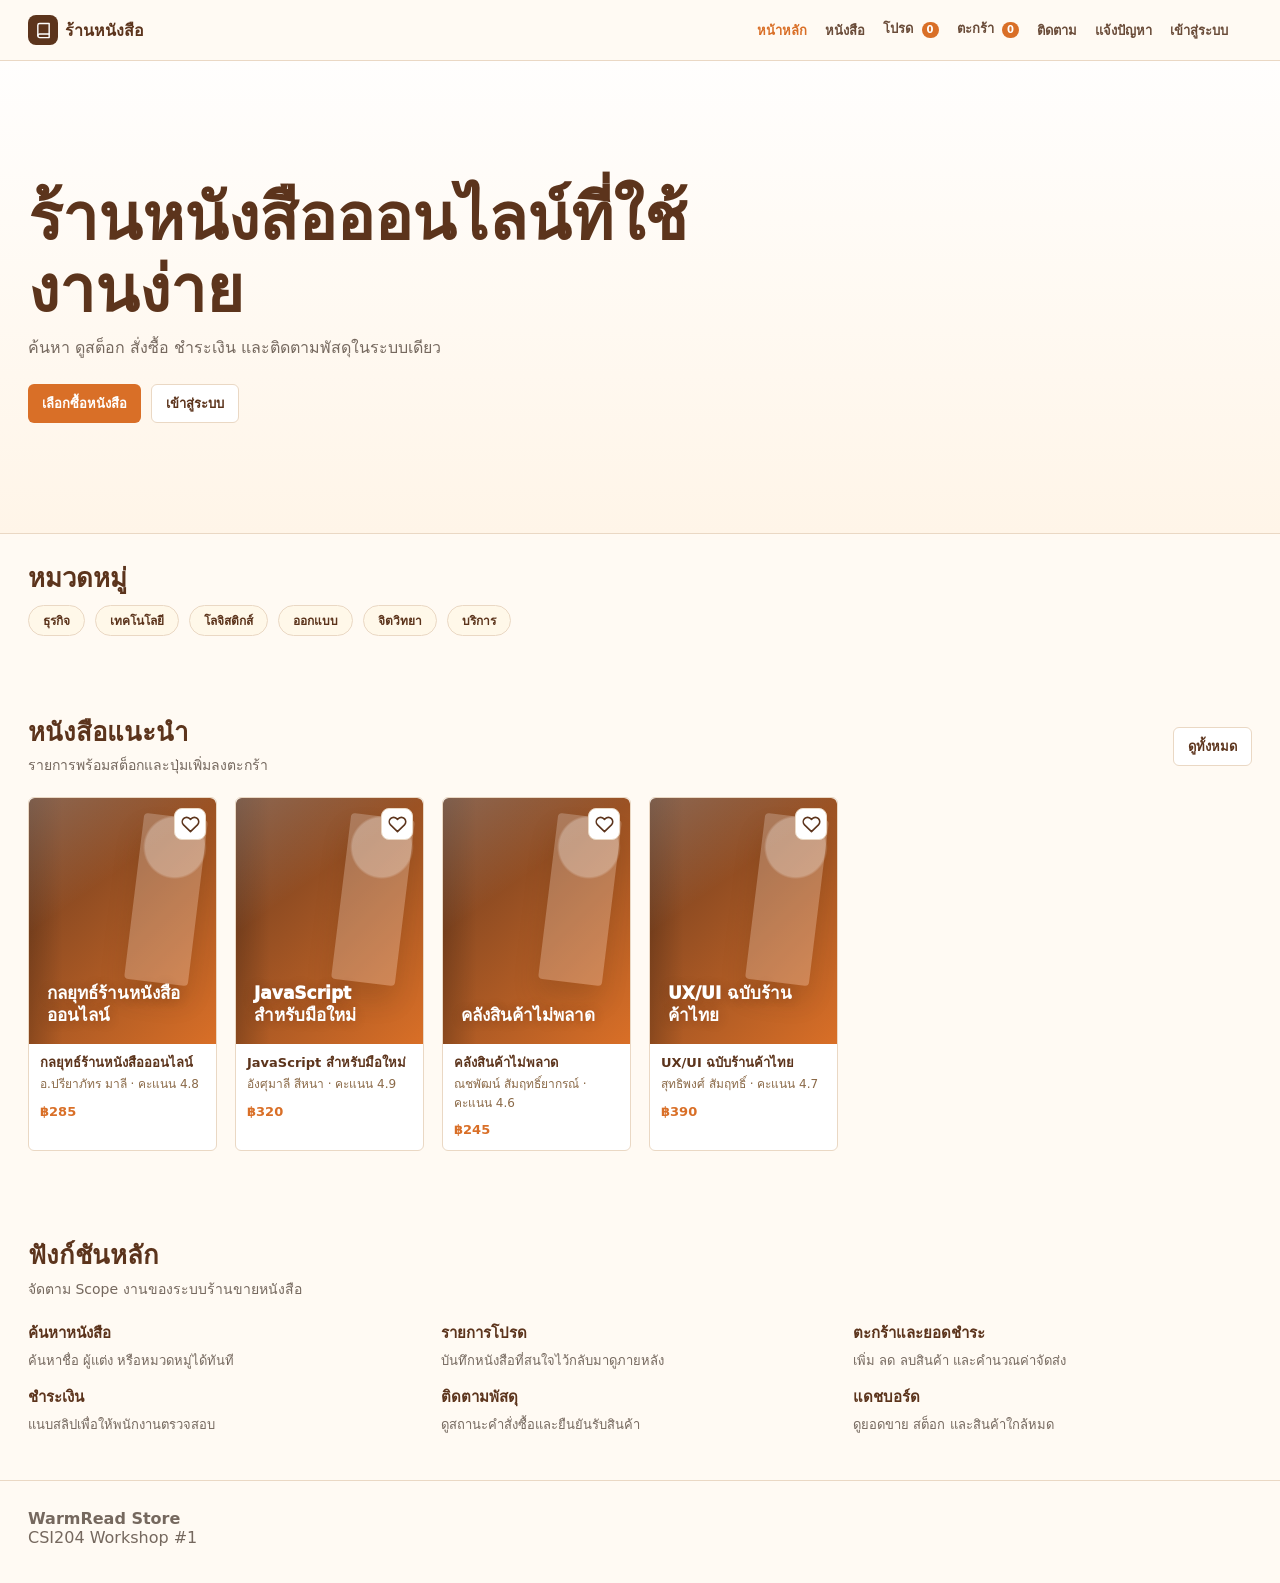
==== bookstore_website/index.html @ 4d14f58f "Create Website Project" ====
<!doctype html>
<html lang="th">
<head>
  <meta charset="UTF-8" />
  <meta name="viewport" content="width=device-width, initial-scale=1.0" />
  <title>หน้าหลัก | WarmRead Store</title>
  <link rel="stylesheet" href="assets/common.css" />
  <link rel="stylesheet" href="index.css" />
</head>
<body data-page="home">
  <div id="appNav"></div>
  <main>
    <section class="section">
      <div class="container">
        <div class="hero home-hero">
          <span class="eyebrow">Online Paperback Book Store</span>
          <h1>ร้านหนังสือออนไลน์ที่ใช้งานง่าย</h1>
          <p>ค้นหา ดูสต็อก สั่งซื้อ ชำระเงิน และติดตามพัสดุในระบบเดียว</p>
          <div class="hero-actions">
            <a class="btn btn-primary" href="products.html">เลือกซื้อหนังสือ</a>
            <a class="btn btn-secondary" href="login.html">เข้าสู่ระบบ</a>
          </div>
        </div>
      </div>
    </section>
    <section class="section compact-section">
      <div class="container">
        <div class="section-title compact-title">
          <div><h2>หมวดหมู่</h2></div>
        </div>
        <div class="pill-row category-pills" id="homeKpis"></div>
      </div>
    </section>
    <section class="section compact-section">
      <div class="container">
        <div class="section-title">
          <div><h2>หนังสือแนะนำ</h2><p>รายการพร้อมสต็อกและปุ่มเพิ่มลงตะกร้า</p></div>
          <a class="btn btn-secondary" href="products.html">ดูทั้งหมด</a>
        </div>
        <div class="book-grid" id="featuredBooks"></div>
      </div>
    </section>
    <section class="section">
      <div class="container">
        <div class="section-title"><div><h2>ฟังก์ชันหลัก</h2><p>จัดตาม Scope งานของระบบร้านขายหนังสือ</p></div></div>
        <div class="grid grid-3 feature-list" id="featureList"></div>
      </div>
    </section>
  </main>
  <footer class="footer">
    <div class="container footer-inner">
      <div><strong>WarmRead Store</strong><br><span>CSI204 Workshop #1</span></div>
      <div class="pill-row"><span class="badge">HTML</span><span class="badge">CSS</span><span class="badge">JavaScript</span><span class="badge orange">Local Storage</span></div>
    </div>
  </footer>
  <script src="assets/common.js"></script>
  <script src="index.js"></script>
</body>
</html>
---- bookstore_website/assets/common.css ----
:root{
  --brown:#4b2b18;
  --brown-2:#6b4127;
  --orange:#df7a2a;
  --orange-2:#f19945;
  --yellow:#f4bd50;
  --cream:#fff7e5;
  --egg:#fffbf1;
  --paper:#ffffff;
  --ink:#26180f;
  --muted:#7d6b5e;
  --line:#ead8bd;
  --line-strong:#ddc39d;
  --success:#34794a;
  --danger:#b94a38;
  --info:#376a96;
  --warning:#9a6a00;
  --shadow:0 18px 40px rgba(75,43,24,.10);
  --shadow-soft:0 8px 22px rgba(75,43,24,.07);
  --radius:22px;
  --radius-sm:14px;
  --max:1160px;
}
*{box-sizing:border-box}
html{scroll-behavior:smooth}
body{
  margin:0;
  min-height:100vh;
  font-family:Inter, ui-sans-serif, system-ui, -apple-system, BlinkMacSystemFont, "Segoe UI", "Noto Sans Thai", Tahoma, sans-serif;
  color:var(--ink);
  background:linear-gradient(180deg,var(--egg),#fffdf8 48%,var(--cream));
}
a{color:inherit;text-decoration:none}
button,input,select,textarea{font:inherit}
button{color:inherit}
img{max-width:100%;display:block}
.container{width:min(var(--max),calc(100% - 36px));margin:0 auto}
.site-header{position:sticky;top:0;z-index:50;background:rgba(255,251,241,.92);backdrop-filter:blur(16px);border-bottom:1px solid var(--line)}
.navbar{min-height:72px;display:flex;align-items:center;justify-content:space-between;gap:18px}
.brand{display:flex;align-items:center;gap:12px;font-weight:900;letter-spacing:-.01em;color:var(--brown)}
.brand-badge{width:42px;height:42px;border-radius:14px;display:grid;place-items:center;background:var(--brown);color:#fff;box-shadow:var(--shadow-soft)}
.brand-badge .svg-icon{width:22px;height:22px}
.brand-text span{display:block;color:var(--muted);font-size:12px;font-weight:700;margin-top:2px}
.nav-links{display:flex;align-items:center;gap:2px;flex-wrap:wrap;justify-content:flex-end}
.nav-links a,.nav-links button{border:0;background:transparent;color:var(--brown);padding:9px 11px;border-radius:999px;font-weight:800;cursor:pointer;font-size:14px;line-height:1}
.nav-links a:hover,.nav-links button:hover,.nav-links a.active{background:#fff0da;color:var(--orange)}
.nav-count{display:inline-grid;place-items:center;min-width:19px;height:19px;padding:0 6px;border-radius:999px;background:var(--orange);color:#fff;font-size:11px;margin-left:4px}
.mobile-toggle{display:none;border:1px solid var(--line);background:#fff;color:var(--brown);border-radius:12px;width:42px;height:38px;place-items:center;cursor:pointer}
.mobile-toggle .svg-icon{width:21px;height:21px}
.section{padding:34px 0}
.section-title{display:flex;align-items:flex-end;justify-content:space-between;gap:20px;margin-bottom:18px}
.section-title h2{font-size:clamp(24px,3.5vw,36px);margin:0;letter-spacing:-.03em;color:var(--brown)}
.section-title p{margin:7px 0 0;color:var(--muted);line-height:1.65;max-width:680px}
.hero{position:relative;overflow:hidden;border-radius:32px;background:linear-gradient(135deg,var(--brown) 0%,var(--brown-2) 58%,var(--orange) 100%);color:#fff;padding:48px;box-shadow:var(--shadow)}
.hero:after{content:"";position:absolute;right:-120px;top:-120px;width:310px;height:310px;border-radius:50%;border:48px solid rgba(255,255,255,.10)}
.hero>*{position:relative;z-index:1}
.eyebrow{display:inline-flex;align-items:center;gap:8px;font-size:12px;font-weight:900;text-transform:uppercase;letter-spacing:.08em;background:rgba(255,255,255,.14);border:1px solid rgba(255,255,255,.22);padding:7px 11px;border-radius:999px;margin-bottom:14px}
.eyebrow .svg-icon{width:16px;height:16px}
.hero h1{margin:0;font-size:clamp(34px,5.4vw,60px);line-height:1.06;letter-spacing:-.045em;max-width:780px}
.hero p{font-size:17px;line-height:1.75;max-width:690px;color:rgba(255,255,255,.86);margin:16px 0 0}
.hero-actions{display:flex;gap:10px;flex-wrap:wrap;margin-top:26px}
.card{background:rgba(255,255,255,.9);border:1px solid var(--line);border-radius:var(--radius);box-shadow:var(--shadow-soft);padding:20px}
.card h3{color:var(--brown);margin-top:0}
.card-hover{transition:.18s ease;transform:translateY(0)}
.card-hover:hover{transform:translateY(-3px);box-shadow:var(--shadow)}
.grid{display:grid;gap:16px}
.grid-2{grid-template-columns:repeat(2,minmax(0,1fr))}
.grid-3{grid-template-columns:repeat(3,minmax(0,1fr))}
.grid-4{grid-template-columns:repeat(4,minmax(0,1fr))}
.btn{display:inline-flex;align-items:center;justify-content:center;gap:8px;border:0;border-radius:999px;padding:11px 16px;font-weight:900;cursor:pointer;transition:.18s ease;white-space:nowrap;min-height:42px}
.btn .svg-icon{width:18px;height:18px}
.btn-primary{background:var(--orange);color:#fff;box-shadow:0 10px 20px rgba(223,122,42,.20)}
.btn-primary:hover{background:#cb6720;transform:translateY(-1px)}
.btn-secondary{background:#fff;color:var(--brown);border:1px solid var(--line)}
.btn-secondary:hover{background:#fff4dd;border-color:var(--line-strong)}
.btn-dark{background:var(--brown);color:#fff}
.btn-danger{background:#fff1ed;color:var(--danger);border:1px solid #f0c5ba}
.btn-success{background:#edf8ef;color:var(--success);border:1px solid #bdddc5}
.btn-info{background:#edf6ff;color:var(--info);border:1px solid #c4dbef}
.btn[disabled],button[disabled]{opacity:.5;cursor:not-allowed;transform:none!important}
.btn-small{padding:7px 11px;font-size:13px;min-height:36px}
.input,.select,.textarea{width:100%;border:1px solid var(--line);background:#fff;border-radius:14px;padding:12px 13px;color:var(--ink);outline:none;transition:.18s}
.textarea{min-height:112px;resize:vertical}
.input:focus,.select:focus,.textarea:focus{border-color:var(--orange);box-shadow:0 0 0 4px rgba(223,122,42,.12)}
.form-grid{display:grid;grid-template-columns:repeat(2,minmax(0,1fr));gap:12px}
.form-group label{display:block;font-weight:900;color:var(--brown);margin-bottom:7px}
.helper{color:var(--muted);font-size:13px;line-height:1.55}
.badge{display:inline-flex;align-items:center;gap:6px;padding:7px 10px;border-radius:999px;background:#fff4dd;color:var(--brown);font-size:12px;font-weight:900;border:1px solid var(--line)}
.badge .svg-icon{width:14px;height:14px}
.badge.orange{background:#fff1df;color:#b95718;border-color:#f2c595}
.badge.yellow{background:#fff8d9;color:#7a5a00;border-color:#edda88}
.badge.green{background:#edf8ef;color:var(--success);border-color:#bdddc5}
.badge.red{background:#fff1ed;color:var(--danger);border-color:#f0c5ba}
.badge.blue{background:#edf6ff;color:var(--info);border-color:#c4dbef}
.badge.gray{background:#f6f1e8;color:#6d5f50;border-color:var(--line)}
.table-wrap{overflow:auto;border:1px solid var(--line);border-radius:18px;background:#fff}
table{width:100%;border-collapse:collapse;min-width:780px}
th,td{text-align:left;padding:14px;border-bottom:1px solid var(--line);vertical-align:middle}
th{font-size:12px;text-transform:uppercase;letter-spacing:.04em;color:var(--brown);background:#fff6e4}
tr:last-child td{border-bottom:0}
.book-grid{display:grid;grid-template-columns:repeat(4,minmax(0,1fr));gap:16px}
.book-card{padding:12px;border-radius:22px;background:#fff;border:1px solid var(--line);box-shadow:var(--shadow-soft);transition:.18s ease;position:relative;overflow:hidden}
.book-card:hover{transform:translateY(-3px);box-shadow:var(--shadow)}
.book-cover{height:210px;border-radius:18px;padding:16px;color:#fff;display:flex;flex-direction:column;justify-content:space-between;background:linear-gradient(135deg,#674020,#df7a2a);position:relative;overflow:hidden}
.book-cover:before{content:"";position:absolute;inset:12px;border:1px solid rgba(255,255,255,.32);border-radius:14px}
.book-cover:after{content:"";position:absolute;right:18px;top:18px;width:34px;height:74%;border-radius:999px;background:rgba(255,255,255,.12)}
.cover-icon{position:relative;z-index:1;width:44px;height:44px;border-radius:14px;display:grid;place-items:center;background:rgba(255,255,255,.16);backdrop-filter:blur(2px)}
.cover-icon .svg-icon{width:25px;height:25px}
.book-cover .cover-title{position:relative;z-index:1;font-size:20px;line-height:1.16;font-weight:1000;letter-spacing:-.02em;padding-right:10px}
.cover-1{background:linear-gradient(135deg,#523018,#df7a2a)}
.cover-2{background:linear-gradient(135deg,#8b4a20,#f0a13d)}
.cover-3{background:linear-gradient(135deg,#5f461b,#d59a32)}
.cover-4{background:linear-gradient(135deg,#2d1b13,#8b5635)}
.cover-5{background:linear-gradient(135deg,#74411e,#e3a43d)}
.cover-6{background:linear-gradient(135deg,#4a2a17,#c46b25)}
.book-info{padding:13px 3px 2px}
.book-info h3{margin:10px 0 5px;font-size:17px;color:var(--brown);line-height:1.35}
.book-info p{margin:0;color:var(--muted);font-size:13px;line-height:1.55}
.price-row{display:flex;align-items:center;justify-content:space-between;gap:10px;margin-top:11px}
.price{font-weight:1000;color:var(--orange);font-size:19px}
.book-actions{display:flex;gap:8px;margin-top:12px}
.book-actions .btn{flex:1}
.icon-btn{display:inline-grid;place-items:center;border:1px solid var(--line);background:#fff;color:var(--brown);border-radius:999px;cursor:pointer;transition:.18s ease}
.icon-btn:hover,.icon-btn.active{background:#fff1df;color:var(--orange);border-color:#f2c595}
.icon-btn .svg-icon{width:19px;height:19px}
.fav-btn{position:absolute;right:20px;top:20px;width:40px;height:40px;box-shadow:0 8px 18px rgba(0,0,0,.12);z-index:2}
.kpi{display:flex;align-items:center;gap:13px;padding:17px;border-radius:20px;background:#fff;border:1px solid var(--line);box-shadow:var(--shadow-soft)}
.kpi-icon{width:48px;height:48px;border-radius:16px;display:grid;place-items:center;background:#fff1df;color:var(--orange);border:1px solid #f2c595;flex:0 0 auto}
.kpi-icon .svg-icon{width:24px;height:24px}
.kpi strong{display:block;font-size:23px;color:var(--brown);line-height:1.1}
.kpi span{font-size:13px;color:var(--muted);font-weight:800}
.status-steps{display:grid;grid-template-columns:repeat(4,1fr);gap:10px;margin-top:16px}
.step{border:1px solid var(--line);border-radius:16px;padding:13px 10px;background:#fff;color:var(--muted);font-weight:900;text-align:center;display:flex;align-items:center;justify-content:center;gap:8px;min-height:48px}
.step .dot{width:10px;height:10px;border-radius:50%;background:#d7c5ab;display:inline-block}
.step.active{border-color:#f2c595;background:#fff3df;color:var(--orange)}
.step.active .dot{background:var(--orange)}
.step.done{border-color:#bdddc5;background:#edf8ef;color:var(--success)}
.step.done .dot{background:var(--success)}
.empty-state{text-align:center;padding:42px 22px;border:1px dashed #d9c2a0;border-radius:22px;background:rgba(255,255,255,.72)}
.empty-state .icon{width:58px;height:58px;border-radius:18px;background:#fff1df;color:var(--orange);display:grid;place-items:center;margin:0 auto 12px}
.empty-state .icon .svg-icon{width:28px;height:28px}
.toast{position:fixed;right:20px;bottom:20px;background:var(--brown);color:#fff;padding:13px 16px;border-radius:14px;box-shadow:var(--shadow);z-index:100;max-width:360px;animation:toastIn .22s ease}
@keyframes toastIn{from{transform:translateY(10px);opacity:0}to{transform:translateY(0);opacity:1}}
.footer{padding:32px 0 42px;color:var(--muted);border-top:1px solid var(--line);margin-top:24px}
.footer-inner{display:flex;align-items:center;justify-content:space-between;gap:16px;flex-wrap:wrap}
.pill-row{display:flex;gap:8px;flex-wrap:wrap;align-items:center}
.notice{border-left:4px solid var(--orange);background:#fff6e4;border-radius:16px;padding:14px;line-height:1.65;color:var(--muted)}
.qty-control{display:inline-flex;align-items:center;border:1px solid var(--line);border-radius:999px;background:#fff;overflow:hidden}
.qty-control button{border:0;background:transparent;width:34px;height:34px;cursor:pointer;font-weight:1000;color:var(--brown)}
.qty-control span{min-width:30px;text-align:center;font-weight:900}
.tabs{display:flex;gap:8px;flex-wrap:wrap;margin-bottom:14px}.tab-btn{border:1px solid var(--line);background:#fff;color:var(--brown);border-radius:999px;padding:9px 13px;font-weight:900;cursor:pointer}.tab-btn.active{background:var(--brown);color:#fff;border-color:var(--brown)}
.svg-icon{width:20px;height:20px;stroke:currentColor;stroke-width:2;stroke-linecap:round;stroke-linejoin:round;fill:none;display:inline-block;vertical-align:-.2em}.svg-icon.fill{fill:currentColor;stroke:currentColor}
.status-panel{border:1px solid var(--line);border-radius:18px;background:#fffaf1;padding:14px;margin-top:14px}.status-panel strong{color:var(--brown)}
@media(max-width:980px){.grid-4,.book-grid{grid-template-columns:repeat(2,minmax(0,1fr))}.grid-3{grid-template-columns:repeat(2,minmax(0,1fr))}.hero{padding:38px}}
@media(max-width:760px){.container{width:min(100% - 24px,var(--max))}.navbar{min-height:66px}.mobile-toggle{display:grid}.nav-links{display:none;position:absolute;left:12px;right:12px;top:72px;background:#fff;border:1px solid var(--line);border-radius:18px;padding:10px;box-shadow:var(--shadow);align-items:stretch}.nav-links.open{display:grid}.nav-links a,.nav-links button{text-align:left;justify-content:flex-start;padding:12px}.section{padding:26px 0}.section-title{display:block}.hero{border-radius:24px;padding:30px}.grid-2,.grid-3,.grid-4,.book-grid,.form-grid{grid-template-columns:1fr}.status-steps{grid-template-columns:1fr 1fr}.footer-inner{display:block}.footer-inner .pill-row{margin-top:12px}}
@media(max-width:480px){.book-actions{display:grid}.book-cover{height:188px}.status-steps{grid-template-columns:1fr}.card{padding:16px}}

/* Minimal bookstore theme refresh */
:root{
  --brown:#7a3f08;
  --brown-2:#8a4a10;
  --orange:#df7a00;
  --orange-2:#f0a130;
  --yellow:#f5c65d;
  --cream:#fff7df;
  --egg:#fff9e8;
  --paper:#fffdf6;
  --ink:#5b2e08;
  --muted:#8c6a45;
  --line:#edd8ae;
  --line-strong:#dfbd7c;
  --shadow:0 10px 24px rgba(122,63,8,.08);
  --shadow-soft:0 4px 14px rgba(122,63,8,.05);
  --radius:8px;
  --radius-sm:6px;
  --max:920px;
}
html{background:var(--egg)}
body{
  font-family:"Noto Sans Thai","Tahoma",Inter,ui-sans-serif,system-ui,-apple-system,BlinkMacSystemFont,"Segoe UI",sans-serif;
  background:var(--egg);
  color:var(--ink);
  letter-spacing:0;
}
.container{width:min(var(--max),calc(100% - 32px))}
.site-header{
  position:sticky;
  top:0;
  background:rgba(255,249,232,.96);
  backdrop-filter:blur(10px);
  border-bottom:1px solid var(--line);
}
.navbar{
  min-height:52px;
  display:grid;
  grid-template-columns:1fr auto 1fr;
  gap:18px;
}
.brand{
  gap:7px;
  font-size:15px;
  font-weight:800;
  letter-spacing:0;
}
.brand-badge{
  width:auto;
  height:auto;
  border-radius:0;
  background:transparent;
  color:var(--brown);
  box-shadow:none;
}
.brand-badge .svg-icon{width:18px;height:18px}
.brand-text span{display:none}
.mobile-toggle{grid-column:3;justify-self:end;border-radius:8px;background:transparent}
.nav-links{
  grid-column:2 / 4;
  justify-content:flex-end;
  gap:14px;
}
.nav-links a,.nav-links button{
  padding:6px 3px;
  border-radius:0;
  color:var(--brown);
  font-size:12px;
  font-weight:600;
}
.nav-links a:hover,.nav-links button:hover,.nav-links a.active{
  background:transparent;
  color:var(--orange);
}
.nav-count{
  min-width:16px;
  height:16px;
  padding:0 5px;
  font-size:10px;
  background:var(--orange);
}
.section{padding:36px 0}
main>.section:first-child{
  border-bottom:1px solid var(--line);
}
.section-title{
  margin-bottom:18px;
  align-items:center;
}
.section-title h2{
  font-size:18px;
  line-height:1.3;
  letter-spacing:0;
  color:var(--brown);
}
.section-title p{
  margin-top:5px;
  font-size:14px;
  line-height:1.65;
}
.hero{
  overflow:visible;
  border-radius:0;
  background:transparent;
  color:var(--brown);
  padding:70px 0 62px;
  box-shadow:none;
}
.hero:after{display:none}
.eyebrow{
  display:none;
}
.hero h1{
  max-width:620px;
  font-size:clamp(34px,4.8vw,48px);
  line-height:1.16;
  letter-spacing:0;
  color:var(--brown);
}
.hero p{
  max-width:520px;
  margin-top:8px;
  color:#7b5730;
  font-size:15px;
  line-height:1.7;
}
.hero-actions{margin-top:22px}
.btn{
  min-height:34px;
  padding:8px 14px;
  border-radius:8px;
  font-size:13px;
  font-weight:700;
}
.btn .svg-icon{width:16px;height:16px}
.btn-primary{
  background:var(--orange);
  color:#fff;
  box-shadow:none;
}
.btn-primary:hover{
  background:#c86b00;
  transform:none;
}
.btn-secondary{
  background:transparent;
  color:var(--brown);
  border:1px solid var(--line);
}
.btn-secondary:hover{
  background:#fff2d1;
  border-color:var(--line-strong);
}
.btn-dark{background:var(--brown);color:#fff}
.btn-small{
  min-height:30px;
  padding:6px 10px;
  font-size:12px;
}
.card{
  background:var(--paper);
  border:1px solid var(--line);
  border-radius:var(--radius);
  box-shadow:none;
  padding:16px;
}
.card-hover:hover,.book-card:hover{
  transform:none;
  box-shadow:var(--shadow-soft);
}
.grid{gap:14px}
.grid-2{gap:16px}
.input,.select,.textarea{
  border-radius:8px;
  background:#fffdf7;
  border-color:var(--line);
  padding:10px 12px;
}
.input:focus,.select:focus,.textarea:focus{
  border-color:var(--orange);
  box-shadow:0 0 0 3px rgba(223,122,0,.12);
}
.badge{
  border-radius:999px;
  padding:5px 10px;
  background:#fff7e4;
  border-color:var(--line);
  color:var(--brown);
  font-size:12px;
  font-weight:600;
}
.book-grid{
  grid-template-columns:repeat(4,minmax(0,1fr));
  gap:16px;
}
.book-card{
  padding:0;
  border-radius:6px;
  border:1px solid var(--line);
  background:#fffdf8;
  box-shadow:none;
}
.book-cover{
  height:auto;
  aspect-ratio:4 / 5.25;
  border-radius:6px 6px 0 0;
  padding:18px;
  background:#d18b36;
  isolation:isolate;
}
.book-cover:before{
  inset:0;
  border:0;
  border-radius:0;
  background:
    linear-gradient(145deg,rgba(255,255,255,.22),rgba(255,255,255,0) 36%),
    radial-gradient(circle at 78% 20%,rgba(255,255,255,.28) 0 12%,transparent 13%),
    linear-gradient(90deg,rgba(0,0,0,.18),transparent 18%);
  z-index:-1;
}
.book-cover:after{
  right:18px;
  top:18px;
  width:34%;
  height:68%;
  border-radius:4px;
  background:rgba(255,255,255,.22);
  transform:rotate(7deg);
  box-shadow:0 16px 26px rgba(65,35,12,.16);
  z-index:-1;
}
.cover-icon{
  width:34px;
  height:34px;
  border-radius:6px;
  background:rgba(255,255,255,.2);
}
.cover-icon .svg-icon{width:20px;height:20px}
.book-cover .cover-title{
  font-size:18px;
  line-height:1.22;
  letter-spacing:0;
  text-shadow:0 1px 12px rgba(50,25,4,.24);
}
.cover-1{background:linear-gradient(135deg,#a47a55 0%,#ead5bd 44%,#222 45%,#090807 100%)}
.cover-2{background:linear-gradient(180deg,#f18a12 0 22%,#cfddd8 22% 30%,#793b1e 30% 46%,#f7ead2 46% 57%,#492312 57% 74%,#f4d5b1 74% 100%)}
.cover-3{background:linear-gradient(145deg,#101a1f,#28392d 54%,#8b542f 55%,#1b0f0d)}
.cover-4{background:linear-gradient(135deg,#ffd600 0%,#ffd600 58%,#f2b900 59%,#d49500 100%)}
.cover-5{background:linear-gradient(135deg,#7b3d0c,#e8ad43 52%,#fff0c5)}
.cover-6{background:linear-gradient(135deg,#17120f,#6d4426 58%,#db8a23)}
.book-info{padding:10px 11px 12px}
.book-info .pill-row{display:none}
.book-info h3{
  margin:0 0 4px;
  font-size:13px;
  line-height:1.35;
  font-weight:700;
  color:var(--brown);
}
.book-info p{
  font-size:12px;
  color:#8b6a48;
}
.price-row{
  margin-top:7px;
  display:block;
}
.price{
  color:var(--orange);
  font-size:13px;
  font-weight:800;
}
.price-row .helper{display:none}
.book-actions{
  display:none;
}
.fav-btn{
  top:10px;
  right:10px;
  width:32px;
  height:32px;
  border-radius:999px;
}
.icon-btn{
  border-radius:8px;
  box-shadow:none;
}
.kpi{
  border-radius:8px;
  box-shadow:none;
  padding:14px;
}
.kpi-icon{
  border-radius:8px;
  width:42px;
  height:42px;
}
.table-wrap{border-radius:8px}
th{background:#fff3d3}
.empty-state{border-radius:8px}
.toast{border-radius:8px;background:var(--brown)}
.footer{
  margin-top:0;
  padding:28px 0 36px;
  background:var(--egg);
}
.tabs{gap:6px}
.tab-btn{
  border-radius:999px;
  padding:7px 12px;
  background:#fffdf8;
  font-weight:700;
}
.tab-btn.active{background:var(--orange);border-color:var(--orange)}
.status-panel{border-radius:8px}
.notice{border-radius:8px;background:#fff3d3}
.qty-control{border-radius:8px}
.step{border-radius:8px}
@media(max-width:980px){
  .book-grid{grid-template-columns:repeat(3,minmax(0,1fr))}
}
@media(max-width:760px){
  .container{width:min(100% - 24px,var(--max))}
  .navbar{
    display:flex;
    min-height:56px;
  }
  .nav-links{
    top:62px;
    left:12px;
    right:12px;
    border-radius:8px;
    gap:0;
  }
  .nav-links a,.nav-links button{
    padding:11px 12px;
    border-radius:6px;
  }
  .hero{padding:44px 0 42px}
  .hero h1{font-size:32px}
  .book-grid{grid-template-columns:repeat(2,minmax(0,1fr))}
}
@media(max-width:480px){
  .book-grid{grid-template-columns:1fr}
  .book-cover{aspect-ratio:4 / 4.6}
}

/* Warm brown-orange storefront pass */
:root{
  --brown:#5c341c;
  --brown-2:#7a4424;
  --orange:#d96f27;
  --orange-2:#ed9b45;
  --yellow:#e7b856;
  --cream:#fff3df;
  --egg:#fffaf3;
  --paper:#ffffff;
  --ink:#2f241e;
  --muted:#75685e;
  --line:#ead8c4;
  --line-strong:#d9b890;
  --success:#397761;
  --danger:#ad4c45;
  --info:#4f7193;
  --warning:#8a6a22;
  --shadow:0 12px 30px rgba(92,52,28,.10);
  --shadow-soft:0 5px 18px rgba(92,52,28,.06);
  --radius:8px;
  --radius-sm:6px;
  --max:1240px;
}
html,
body{
  background:var(--egg);
}
body{
  color:var(--ink);
}
.container{
  width:min(var(--max),calc(100% - 56px));
}
.site-header{
  background:rgba(255,250,243,.94);
  border-bottom:1px solid var(--line);
}
.navbar{
  min-height:60px;
  grid-template-columns:auto 1fr auto;
  gap:24px;
}
.brand{
  color:var(--brown);
  font-size:16px;
}
.brand-badge{
  display:grid;
  width:30px;
  height:30px;
  border-radius:8px;
  background:var(--brown);
  color:#fff;
}
.brand-badge .svg-icon{width:17px;height:17px}
.nav-links{
  grid-column:auto;
  justify-content:flex-end;
  gap:18px;
}
.nav-links a,
.nav-links button{
  color:#6a4c39;
  font-size:13px;
  padding:7px 0;
}
.nav-links a:hover,
.nav-links button:hover,
.nav-links a.active{
  color:var(--orange);
  background:transparent;
}
.nav-count{
  background:var(--orange);
}
main{
  min-height:calc(100vh - 148px);
}
.section{
  padding:44px 0;
}
main>.section:first-child{
  background:linear-gradient(180deg,#fffefd 0%,#fff5e8 100%);
}
.section-title{
  margin-bottom:20px;
}
.section-title h2{
  color:var(--brown);
  font-size:clamp(20px,2vw,28px);
  font-weight:800;
}
.section-title p{
  color:var(--muted);
  font-size:14px;
}
.hero{
  padding:78px 0 66px;
}
.hero h1{
  max-width:760px;
  color:var(--brown);
  font-size:clamp(38px,5vw,64px);
  line-height:1.12;
  font-weight:850;
}
.hero p{
  max-width:620px;
  color:var(--muted);
  font-size:16px;
}
.btn{
  border-radius:6px;
  font-weight:750;
}
.btn .svg-icon{
  display:inline-block;
}
.btn-primary{
  background:var(--orange);
}
.btn-primary:hover{
  background:#bd5b1c;
}
.btn-secondary{
  background:#fff;
  color:var(--brown);
}
.card{
  background:var(--paper);
  border-color:var(--line);
  box-shadow:none;
}
.book-grid{
  grid-template-columns:repeat(auto-fill,minmax(180px,1fr));
  gap:18px;
}
.book-card{
  background:#fff;
  border-color:var(--line);
}
.book-cover{
  background:linear-gradient(135deg,#6b3b20,#d96f27);
  justify-content:flex-end;
}
.cover-icon{
  display:none;
}
.book-cover .cover-title{
  font-size:17px;
  line-height:1.24;
}
.book-info h3{
  color:var(--brown);
}
.price{
  color:var(--orange);
}
.kpi{
  align-items:flex-start;
  min-height:92px;
  padding:16px;
}
.kpi-icon{
  display:none;
}
.kpi strong{
  color:var(--brown);
  font-size:28px;
}
.kpi span{
  color:var(--muted);
  font-weight:650;
}
.badge{
  background:#fff6e9;
  border-color:var(--line);
  color:#6d503a;
  font-weight:650;
}
.status-steps{
  grid-template-columns:repeat(4,minmax(0,1fr));
  gap:0;
  margin-top:18px;
}
.step{
  justify-content:flex-start;
  min-height:42px;
  padding:8px 0 11px;
  border:0;
  border-bottom:2px solid var(--line);
  border-radius:0;
  background:transparent;
  color:var(--muted);
  text-align:left;
  font-weight:700;
}
.step .dot{
  width:8px;
  height:8px;
  background:#d9c5b4;
}
.step.active,
.step.done{
  background:transparent;
}
.step.active{
  color:var(--orange);
  border-color:var(--orange);
}
.step.done{
  color:var(--success);
  border-color:var(--success);
}
.empty-state{
  background:#fff;
  border-color:var(--line);
}
.empty-state .icon{
  display:none;
}
.status-panel{
  margin-top:16px;
  padding:13px 0 0;
  background:transparent;
  border:0;
  border-top:1px solid var(--line);
}
.footer{
  border-top:1px solid var(--line);
  background:#fffaf3;
}
.footer .pill-row{
  display:none;
}
.table-wrap,
.input,
.select,
.textarea,
.tab-btn,
.qty-control,
.notice{
  border-color:var(--line);
}
@media(max-width:980px){
  .container{
    width:min(var(--max),calc(100% - 36px));
  }
  .book-grid{
    grid-template-columns:repeat(auto-fill,minmax(160px,1fr));
  }
}
@media(max-width:760px){
  .container{
    width:min(100% - 24px,var(--max));
  }
  .navbar{
    display:flex;
    min-height:56px;
  }
  .nav-links{
    top:62px;
    gap:0;
  }
  .section{
    padding:32px 0;
  }
  .hero{
    padding:48px 0 44px;
  }
  .hero h1{
    font-size:34px;
  }
  .status-steps{
    grid-template-columns:1fr;
    gap:8px;
  }
  .step{
    border-bottom:0;
    border-left:2px solid var(--line);
    padding:5px 0 5px 12px;
  }
  .step.active,
  .step.done{
    border-left-color:currentColor;
  }
}
@media(max-width:480px){
  .book-grid{
    grid-template-columns:repeat(2,minmax(0,1fr));
  }
  .book-cover{
    aspect-ratio:4 / 5;
  }
  .book-info{
    padding:9px 9px 11px;
  }
  .book-info h3{
    font-size:12px;
  }
}
---- bookstore_website/index.css ----
.home-hero{
  min-height:290px;
  display:flex;
  flex-direction:column;
  justify-content:center;
}
.compact-section{padding-top:28px}
.compact-title{margin-bottom:10px}
.category-pills{
  gap:10px;
  margin-bottom:8px;
}
.category-pill{
  display:inline-flex;
  align-items:center;
  min-height:30px;
  padding:5px 14px;
  border:1px solid var(--line);
  border-radius:999px;
  background:#fff8e9;
  color:var(--brown);
  font-size:12px;
  font-weight:600;
}
.category-pill:hover{
  background:#fff1d0;
  border-color:var(--line-strong);
}
.feature-list h3{
  margin:0 0 6px;
  color:var(--brown);
  font-size:15px;
}
.feature-list p{
  margin:0;
  color:var(--muted);
  line-height:1.6;
  font-size:13px;
}
.feature-list .card{
  background:transparent;
  border:0;
  padding:0;
}
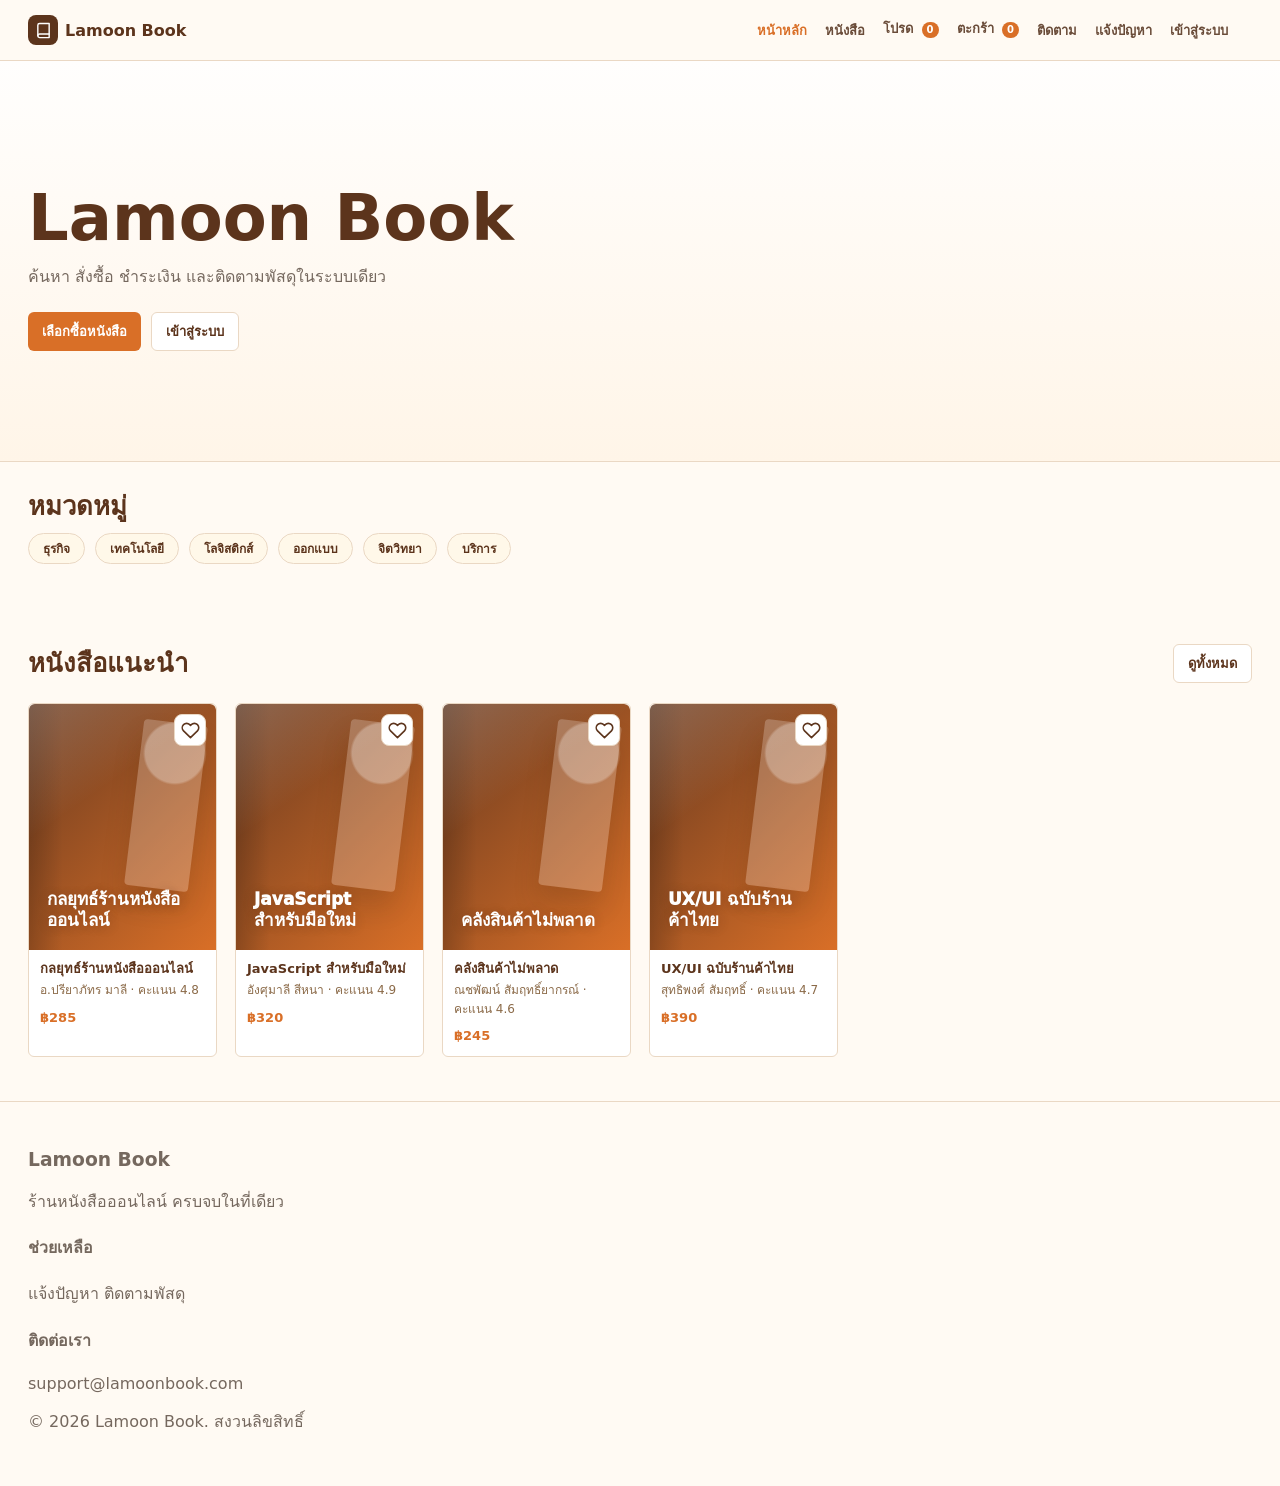
==== commit 49de256a: "update footer" ====
--- a/bookstore_website/index.html
+++ b/bookstore_website/index.html
@@ -3,7 +3,7 @@
 <head>
   <meta charset="UTF-8" />
   <meta name="viewport" content="width=device-width, initial-scale=1.0" />
-  <title>หน้าหลัก | WarmRead Store</title>
+  <title>Lamoon Book</title>
   <link rel="stylesheet" href="assets/common.css" />
   <link rel="stylesheet" href="index.css" />
 </head>
@@ -13,9 +13,9 @@
     <section class="section">
       <div class="container">
         <div class="hero home-hero">
-          <span class="eyebrow">Online Paperback Book Store</span>
-          <h1>ร้านหนังสือออนไลน์ที่ใช้งานง่าย</h1>
-          <p>ค้นหา ดูสต็อก สั่งซื้อ ชำระเงิน และติดตามพัสดุในระบบเดียว</p>
+          <span class="eyebrow">Online Book Store</span>
+          <h1>Lamoon Book</h1>
+          <p>ค้นหา สั่งซื้อ ชำระเงิน และติดตามพัสดุในระบบเดียว</p>
           <div class="hero-actions">
             <a class="btn btn-primary" href="products.html">เลือกซื้อหนังสือ</a>
             <a class="btn btn-secondary" href="login.html">เข้าสู่ระบบ</a>
@@ -34,25 +34,14 @@
     <section class="section compact-section">
       <div class="container">
         <div class="section-title">
-          <div><h2>หนังสือแนะนำ</h2><p>รายการพร้อมสต็อกและปุ่มเพิ่มลงตะกร้า</p></div>
+          <div><h2>หนังสือแนะนำ</h2></div>
           <a class="btn btn-secondary" href="products.html">ดูทั้งหมด</a>
         </div>
         <div class="book-grid" id="featuredBooks"></div>
       </div>
     </section>
-    <section class="section">
-      <div class="container">
-        <div class="section-title"><div><h2>ฟังก์ชันหลัก</h2><p>จัดตาม Scope งานของระบบร้านขายหนังสือ</p></div></div>
-        <div class="grid grid-3 feature-list" id="featureList"></div>
-      </div>
-    </section>
   </main>
-  <footer class="footer">
-    <div class="container footer-inner">
-      <div><strong>WarmRead Store</strong><br><span>CSI204 Workshop #1</span></div>
-      <div class="pill-row"><span class="badge">HTML</span><span class="badge">CSS</span><span class="badge">JavaScript</span><span class="badge orange">Local Storage</span></div>
-    </div>
-  </footer>
+<div id="appFooter" class="footer"></div>
   <script src="assets/common.js"></script>
   <script src="index.js"></script>
 </body>
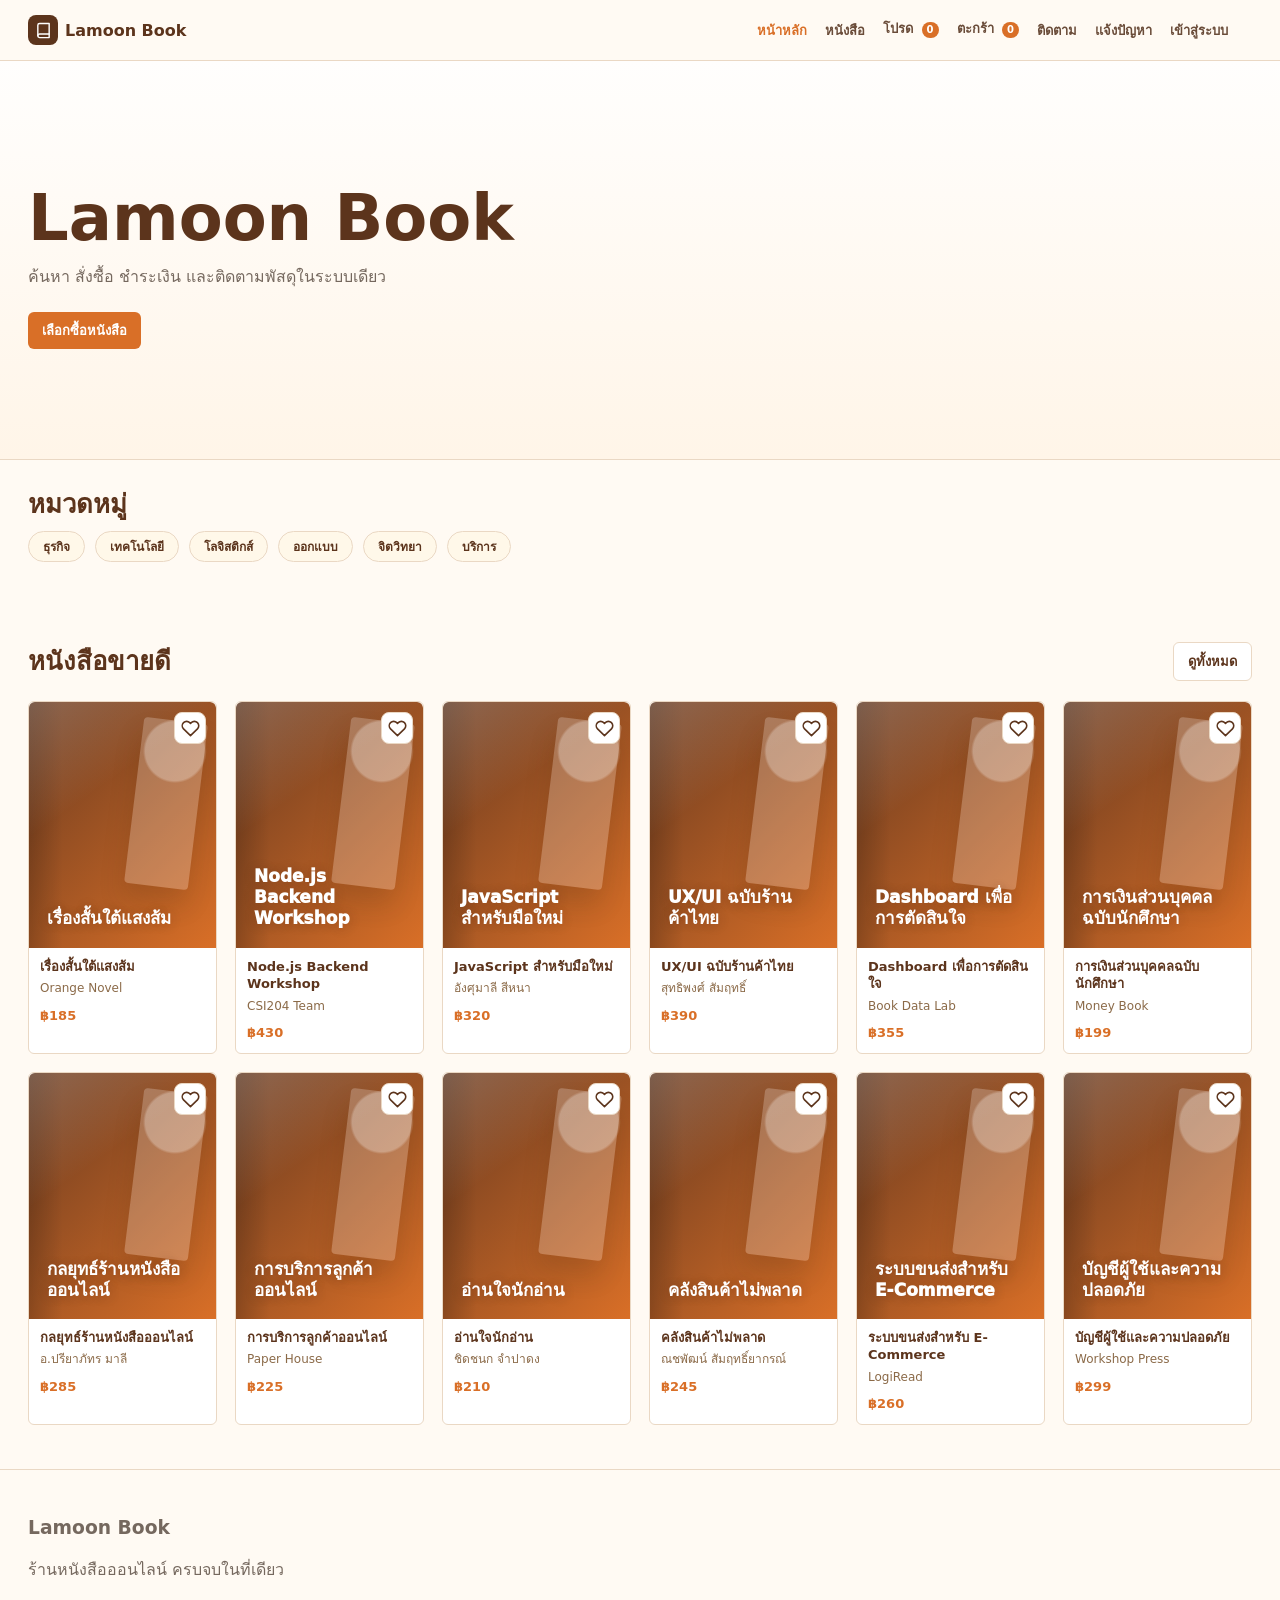
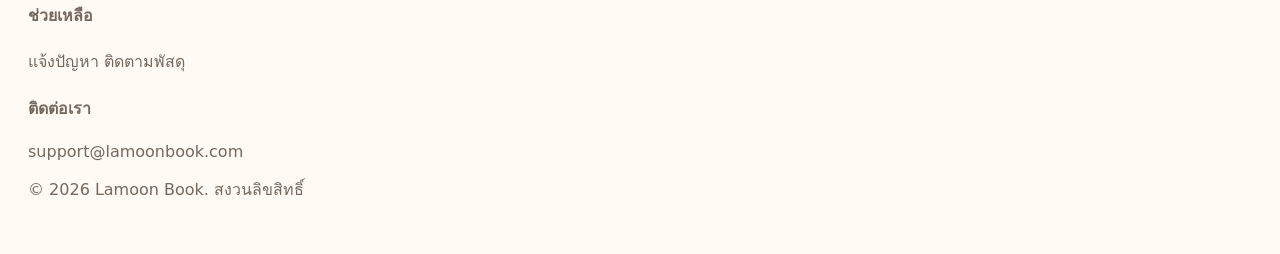
==== commit 20c0cec5: "design update" ====
--- a/bookstore_website/index.html
+++ b/bookstore_website/index.html
@@ -18,7 +18,6 @@
           <p>ค้นหา สั่งซื้อ ชำระเงิน และติดตามพัสดุในระบบเดียว</p>
           <div class="hero-actions">
             <a class="btn btn-primary" href="products.html">เลือกซื้อหนังสือ</a>
-            <a class="btn btn-secondary" href="login.html">เข้าสู่ระบบ</a>
           </div>
         </div>
       </div>
@@ -34,7 +33,7 @@
     <section class="section compact-section">
       <div class="container">
         <div class="section-title">
-          <div><h2>หนังสือแนะนำ</h2></div>
+          <div><h2>หนังสือขายดี</h2></div>
           <a class="btn btn-secondary" href="products.html">ดูทั้งหมด</a>
         </div>
         <div class="book-grid" id="featuredBooks"></div>
--- a/bookstore_website/assets/common.css
+++ b/bookstore_website/assets/common.css
@@ -104,6 +104,8 @@
 .book-cover{height:210px;border-radius:18px;padding:16px;color:#fff;display:flex;flex-direction:column;justify-content:space-between;background:linear-gradient(135deg,#674020,#df7a2a);position:relative;overflow:hidden}
 .book-cover:before{content:"";position:absolute;inset:12px;border:1px solid rgba(255,255,255,.32);border-radius:14px}
 .book-cover:after{content:"";position:absolute;right:18px;top:18px;width:34px;height:74%;border-radius:999px;background:rgba(255,255,255,.12)}
+.cover-stock-badge{position:absolute;left:16px;top:16px;z-index:2;display:inline-flex;align-items:center;border:1px solid #f0b4a8;border-radius:999px;background:#fff;color:var(--danger);padding:7px 11px;font-size:12px;font-weight:1000;box-shadow:0 10px 22px rgba(129,31,20,.18)}
+.book-card.is-out-of-stock .book-cover{filter:saturate(.72)}
 .cover-icon{position:relative;z-index:1;width:44px;height:44px;border-radius:14px;display:grid;place-items:center;background:rgba(255,255,255,.16);backdrop-filter:blur(2px)}
 .cover-icon .svg-icon{width:25px;height:25px}
 .book-cover .cover-title{position:relative;z-index:1;font-size:20px;line-height:1.16;font-weight:1000;letter-spacing:-.02em;padding-right:10px}
@@ -120,6 +122,8 @@
 .price{font-weight:1000;color:var(--orange);font-size:19px}
 .book-actions{display:flex;gap:8px;margin-top:12px}
 .book-actions .btn{flex:1}
+.btn:disabled{opacity:.58;cursor:not-allowed;filter:grayscale(.18)}
+.btn:disabled:hover{transform:none;box-shadow:none}
 .icon-btn{display:inline-grid;place-items:center;border:1px solid var(--line);background:#fff;color:var(--brown);border-radius:999px;cursor:pointer;transition:.18s ease}
 .icon-btn:hover,.icon-btn.active{background:#fff1df;color:var(--orange);border-color:#f2c595}
 .icon-btn .svg-icon{width:19px;height:19px}
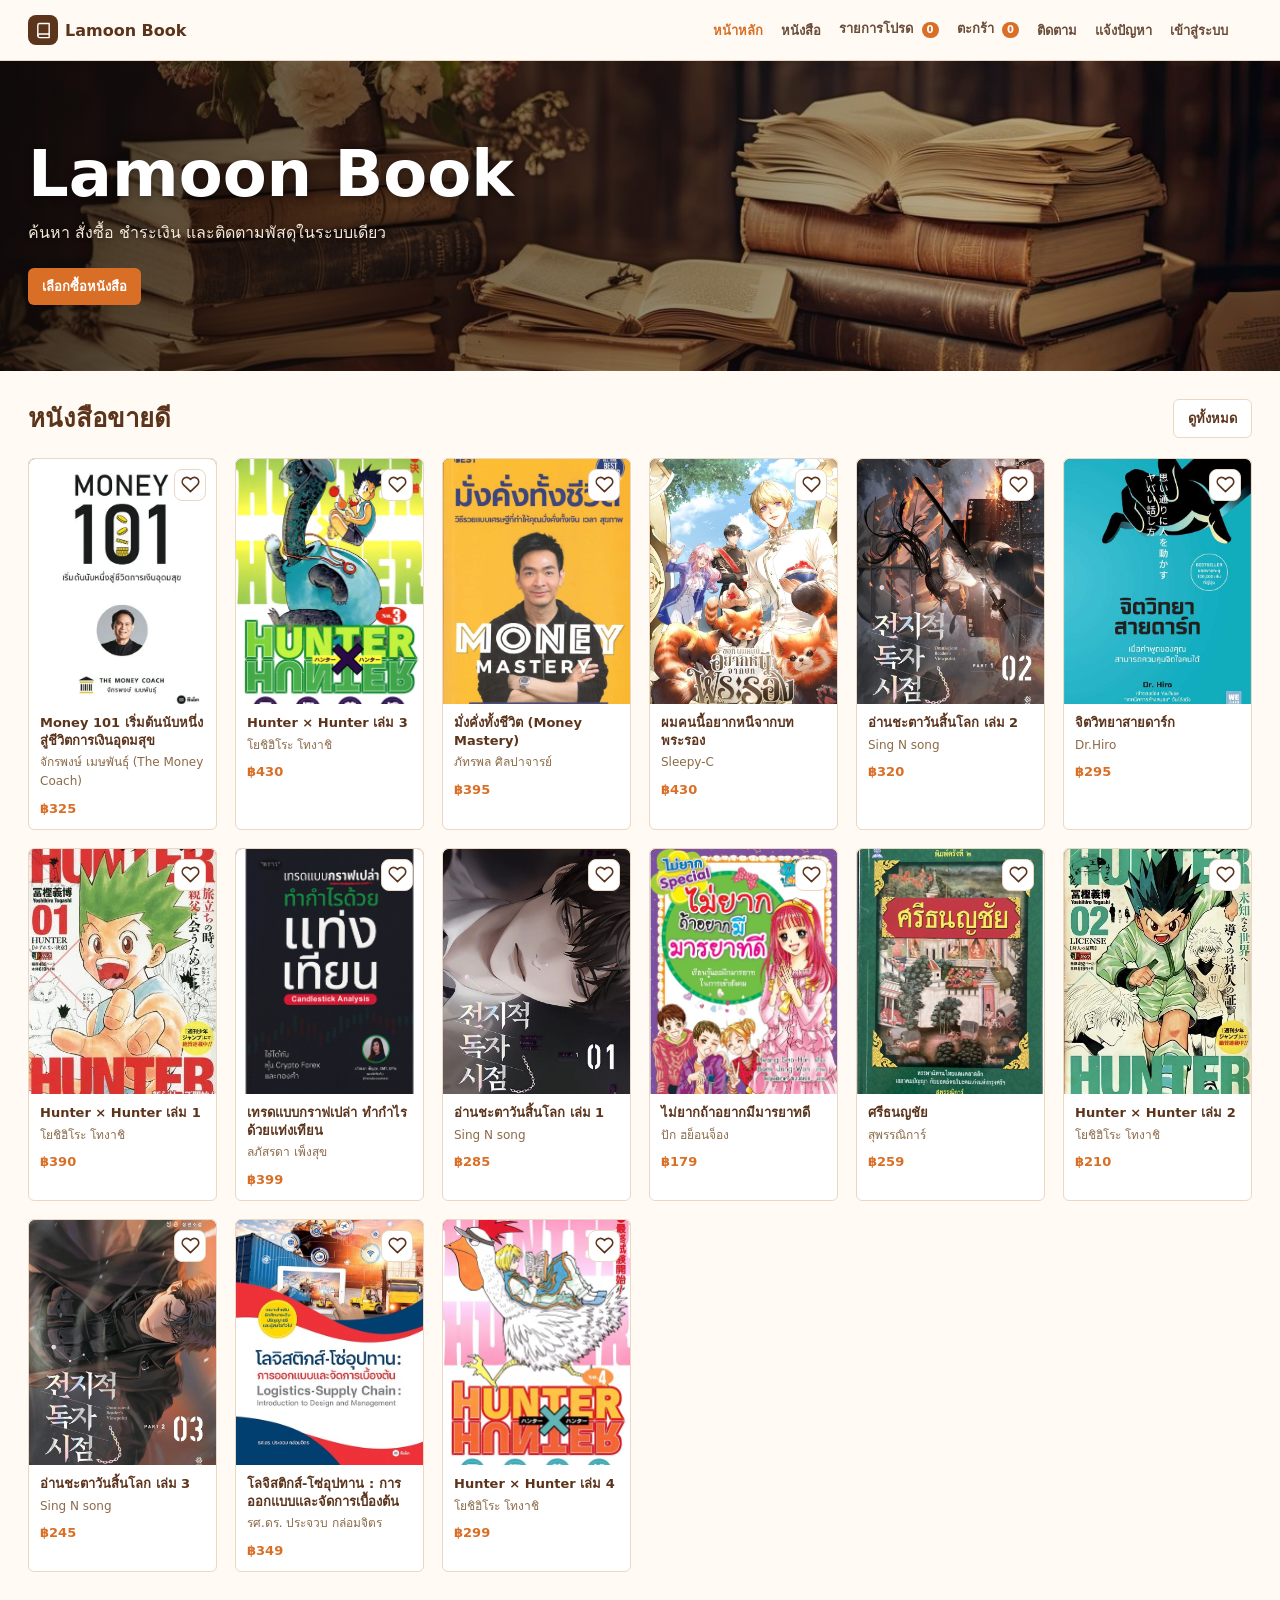
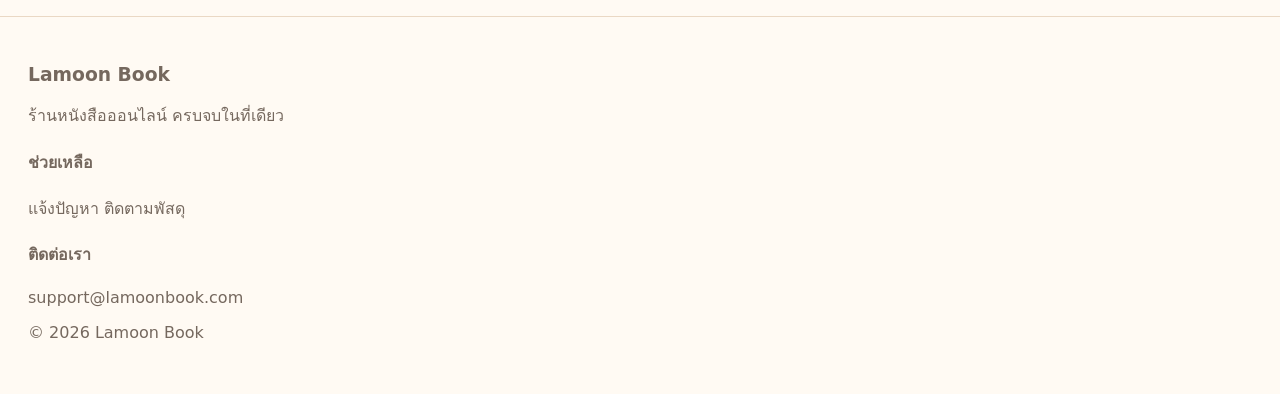
==== commit 3a25cf5b: "Merge pull request #15 from F4cess662/feature-home update cover  book edit common and index" ====
--- a/bookstore_website/index.html
+++ b/bookstore_website/index.html
@@ -10,24 +10,15 @@
 <body data-page="home">
   <div id="appNav"></div>
   <main>
-    <section class="section">
+    <section class="hero-bg">
       <div class="container">
         <div class="hero home-hero">
-          <span class="eyebrow">Online Book Store</span>
           <h1>Lamoon Book</h1>
           <p>ค้นหา สั่งซื้อ ชำระเงิน และติดตามพัสดุในระบบเดียว</p>
           <div class="hero-actions">
             <a class="btn btn-primary" href="products.html">เลือกซื้อหนังสือ</a>
           </div>
         </div>
-      </div>
-    </section>
-    <section class="section compact-section">
-      <div class="container">
-        <div class="section-title compact-title">
-          <div><h2>หมวดหมู่</h2></div>
-        </div>
-        <div class="pill-row category-pills" id="homeKpis"></div>
       </div>
     </section>
     <section class="section compact-section">
--- a/bookstore_website/assets/common.css
+++ b/bookstore_website/assets/common.css
@@ -108,6 +108,1747 @@
 .book-card.is-out-of-stock .book-cover{filter:saturate(.72)}
 .cover-icon{position:relative;z-index:1;width:44px;height:44px;border-radius:14px;display:grid;place-items:center;background:rgba(255,255,255,.16);backdrop-filter:blur(2px)}
 .cover-icon .svg-icon{width:25px;height:25px}
+:root {
+  --brown: #4b2b18;
+  --brown-2: #6b4127;
+  --orange: #df7a2a;
+  --orange-2: #f19945;
+  --yellow: #f4bd50;
+  --cream: #fff7e5;
+  --egg: #fffbf1;
+  --paper: #ffffff;
+  --ink: #26180f;
+  --muted: #7d6b5e;
+  --line: #ead8bd;
+  --line-strong: #ddc39d;
+  --success: #34794a;
+  --danger: #b94a38;
+  --info: #376a96;
+  --warning: #9a6a00;
+  --shadow: 0 18px 40px rgba(75, 43, 24, 0.1);
+  --shadow-soft: 0 8px 22px rgba(75, 43, 24, 0.07);
+  --radius: 22px;
+  --radius-sm: 14px;
+  --max: 1160px;
+}
+* {
+  box-sizing: border-box;
+}
+html {
+  scroll-behavior: smooth;
+}
+body {
+  margin: 0;
+  min-height: 100vh;
+  font-family:
+    Inter,
+    ui-sans-serif,
+    system-ui,
+    -apple-system,
+    BlinkMacSystemFont,
+    "Segoe UI",
+    "Noto Sans Thai",
+    Tahoma,
+    sans-serif;
+  color: var(--ink);
+  background: linear-gradient(180deg, var(--egg), #fffdf8 48%, var(--cream));
+}
+a {
+  color: inherit;
+  text-decoration: none;
+}
+button,
+input,
+select,
+textarea {
+  font: inherit;
+}
+button {
+  color: inherit;
+}
+img {
+  max-width: 100%;
+  display: block;
+}
+.container {
+  width: min(var(--max), calc(100% - 36px));
+  margin: 0 auto;
+}
+.site-header {
+  position: sticky;
+  top: 0;
+  z-index: 50;
+  background: rgba(255, 251, 241, 0.92);
+  backdrop-filter: blur(16px);
+  border-bottom: 1px solid var(--line);
+}
+.navbar {
+  min-height: 72px;
+  display: flex;
+  align-items: center;
+  justify-content: space-between;
+  gap: 18px;
+}
+.brand {
+  display: flex;
+  align-items: center;
+  gap: 12px;
+  font-weight: 900;
+  letter-spacing: -0.01em;
+  color: var(--brown);
+}
+.brand-badge {
+  width: 42px;
+  height: 42px;
+  border-radius: 14px;
+  display: grid;
+  place-items: center;
+  background: var(--brown);
+  color: #fff;
+  box-shadow: var(--shadow-soft);
+}
+.brand-badge .svg-icon {
+  width: 22px;
+  height: 22px;
+}
+.brand-text span {
+  display: block;
+  color: var(--muted);
+  font-size: 12px;
+  font-weight: 700;
+  margin-top: 2px;
+}
+.nav-links {
+  display: flex;
+  align-items: center;
+  gap: 2px;
+  flex-wrap: wrap;
+  justify-content: flex-end;
+}
+.nav-links a,
+.nav-links button {
+  border: 0;
+  background: transparent;
+  color: var(--brown);
+  padding: 9px 11px;
+  border-radius: 999px;
+  font-weight: 800;
+  cursor: pointer;
+  font-size: 14px;
+  line-height: 1;
+}
+.nav-links a:hover,
+.nav-links button:hover,
+.nav-links a.active {
+  background: #fff0da;
+  color: var(--orange);
+}
+.nav-count {
+  display: inline-grid;
+  place-items: center;
+  min-width: 19px;
+  height: 19px;
+  padding: 0 6px;
+  border-radius: 999px;
+  background: var(--orange);
+  color: #fff;
+  font-size: 11px;
+  margin-left: 4px;
+}
+.mobile-toggle {
+  display: none;
+  border: 1px solid var(--line);
+  background: #fff;
+  color: var(--brown);
+  border-radius: 12px;
+  width: 42px;
+  height: 38px;
+  place-items: center;
+  cursor: pointer;
+}
+.mobile-toggle .svg-icon {
+  width: 21px;
+  height: 21px;
+}
+.section {
+  padding: 34px 0;
+}
+.section-title {
+  display: flex;
+  align-items: flex-end;
+  justify-content: space-between;
+  gap: 20px;
+  margin-bottom: 18px;
+}
+.section-title h2 {
+  font-size: clamp(24px, 3.5vw, 36px);
+  margin: 0;
+  letter-spacing: -0.03em;
+  color: var(--brown);
+}
+.section-title p {
+  margin: 7px 0 0;
+  color: var(--muted);
+  line-height: 1.65;
+  max-width: 680px;
+}
+.hero {
+  position: relative;
+  overflow: hidden;
+  border-radius: 32px;
+  background: linear-gradient(
+    135deg,
+    var(--brown) 0%,
+    var(--brown-2) 58%,
+    var(--orange) 100%
+  );
+  color: #fff;
+  padding: 48px;
+  box-shadow: var(--shadow);
+}
+.hero:after {
+  content: "";
+  position: absolute;
+  right: -120px;
+  top: -120px;
+  width: 310px;
+  height: 310px;
+  border-radius: 50%;
+  border: 48px solid rgba(255, 255, 255, 0.1);
+}
+.hero > * {
+  position: relative;
+  z-index: 1;
+}
+.eyebrow {
+  display: inline-flex;
+  align-items: center;
+  gap: 8px;
+  font-size: 12px;
+  font-weight: 900;
+  text-transform: uppercase;
+  letter-spacing: 0.08em;
+  background: rgba(255, 255, 255, 0.14);
+  border: 1px solid rgba(255, 255, 255, 0.22);
+  padding: 7px 11px;
+  border-radius: 999px;
+  margin-bottom: 14px;
+}
+.eyebrow .svg-icon {
+  width: 16px;
+  height: 16px;
+}
+.hero h1 {
+  margin: 0;
+  font-size: clamp(34px, 5.4vw, 60px);
+  line-height: 1.06;
+  letter-spacing: -0.045em;
+  max-width: 780px;
+}
+.hero p {
+  font-size: 17px;
+  line-height: 1.75;
+  max-width: 690px;
+  color: rgba(255, 255, 255, 0.86);
+  margin: 16px 0 0;
+}
+.hero-actions {
+  display: flex;
+  gap: 10px;
+  flex-wrap: wrap;
+  margin-top: 26px;
+}
+.card {
+  background: rgba(255, 255, 255, 0.9);
+  border: 1px solid var(--line);
+  border-radius: var(--radius);
+  box-shadow: var(--shadow-soft);
+  padding: 20px;
+}
+.card h3 {
+  color: var(--brown);
+  margin-top: 0;
+}
+.card-hover {
+  transition: 0.18s ease;
+  transform: translateY(0);
+}
+.card-hover:hover {
+  transform: translateY(-3px);
+  box-shadow: var(--shadow);
+}
+.grid {
+  display: grid;
+  gap: 16px;
+}
+.grid-2 {
+  grid-template-columns: repeat(2, minmax(0, 1fr));
+}
+.grid-3 {
+  grid-template-columns: repeat(3, minmax(0, 1fr));
+}
+.grid-4 {
+  grid-template-columns: repeat(4, minmax(0, 1fr));
+}
+.btn {
+  display: inline-flex;
+  align-items: center;
+  justify-content: center;
+  gap: 8px;
+  border: 0;
+  border-radius: 999px;
+  padding: 11px 16px;
+  font-weight: 900;
+  cursor: pointer;
+  transition: 0.18s ease;
+  white-space: nowrap;
+  min-height: 42px;
+}
+.btn .svg-icon {
+  width: 18px;
+  height: 18px;
+}
+.btn-primary {
+  background: var(--orange);
+  color: #fff;
+  box-shadow: 0 10px 20px rgba(223, 122, 42, 0.2);
+}
+.btn-primary:hover {
+  background: #cb6720;
+  transform: translateY(-1px);
+}
+.btn-secondary {
+  background: #fff;
+  color: var(--brown);
+  border: 1px solid var(--line);
+}
+.btn-secondary:hover {
+  background: #fff4dd;
+  border-color: var(--line-strong);
+}
+.btn-dark {
+  background: var(--brown);
+  color: #fff;
+}
+.btn-danger {
+  background: #fff1ed;
+  color: var(--danger);
+  border: 1px solid #f0c5ba;
+}
+.btn-success {
+  background: #edf8ef;
+  color: var(--success);
+  border: 1px solid #bdddc5;
+}
+.btn-info {
+  background: #edf6ff;
+  color: var(--info);
+  border: 1px solid #c4dbef;
+}
+.btn[disabled],
+button[disabled] {
+  opacity: 0.5;
+  cursor: not-allowed;
+  transform: none !important;
+}
+.btn-small {
+  padding: 7px 11px;
+  font-size: 13px;
+  min-height: 36px;
+}
+.input,
+.select,
+.textarea {
+  width: 100%;
+  border: 1px solid var(--line);
+  background: #fff;
+  border-radius: 14px;
+  padding: 12px 13px;
+  color: var(--ink);
+  outline: none;
+  transition: 0.18s;
+}
+.textarea {
+  min-height: 112px;
+  resize: vertical;
+}
+.input:focus,
+.select:focus,
+.textarea:focus {
+  border-color: var(--orange);
+  box-shadow: 0 0 0 4px rgba(223, 122, 42, 0.12);
+}
+.form-grid {
+  display: grid;
+  grid-template-columns: repeat(2, minmax(0, 1fr));
+  gap: 12px;
+}
+.form-group label {
+  display: block;
+  font-weight: 900;
+  color: var(--brown);
+  margin-bottom: 7px;
+}
+.helper {
+  color: var(--muted);
+  font-size: 13px;
+  line-height: 1.55;
+}
+.badge {
+  display: inline-flex;
+  align-items: center;
+  gap: 6px;
+  padding: 7px 10px;
+  border-radius: 999px;
+  background: #fff4dd;
+  color: var(--brown);
+  font-size: 12px;
+  font-weight: 900;
+  border: 1px solid var(--line);
+}
+.badge .svg-icon {
+  width: 14px;
+  height: 14px;
+}
+.badge.orange {
+  background: #fff1df;
+  color: #b95718;
+  border-color: #f2c595;
+}
+.badge.yellow {
+  background: #fff8d9;
+  color: #7a5a00;
+  border-color: #edda88;
+}
+.badge.green {
+  background: #edf8ef;
+  color: var(--success);
+  border-color: #bdddc5;
+}
+.badge.red {
+  background: #fff1ed;
+  color: var(--danger);
+  border-color: #f0c5ba;
+}
+.badge.blue {
+  background: #edf6ff;
+  color: var(--info);
+  border-color: #c4dbef;
+}
+.badge.gray {
+  background: #f6f1e8;
+  color: #6d5f50;
+  border-color: var(--line);
+}
+.table-wrap {
+  overflow: auto;
+  border: 1px solid var(--line);
+  border-radius: 18px;
+  background: #fff;
+}
+table {
+  width: 100%;
+  border-collapse: collapse;
+  min-width: 780px;
+}
+th,
+td {
+  text-align: left;
+  padding: 14px;
+  border-bottom: 1px solid var(--line);
+  vertical-align: middle;
+}
+th {
+  font-size: 12px;
+  text-transform: uppercase;
+  letter-spacing: 0.04em;
+  color: var(--brown);
+  background: #fff6e4;
+}
+tr:last-child td {
+  border-bottom: 0;
+}
+.book-grid {
+  display: grid;
+  grid-template-columns: repeat(4, minmax(0, 1fr));
+  gap: 16px;
+}
+.book-card {
+  padding: 12px;
+  border-radius: 22px;
+  background: #fff;
+  border: 1px solid var(--line);
+  box-shadow: var(--shadow-soft);
+  transition: 0.18s ease;
+  position: relative;
+  overflow: hidden;
+}
+.book-card:hover {
+  transform: translateY(-3px);
+  box-shadow: var(--shadow);
+}
+.book-cover {
+  position: relative;
+  overflow: hidden;
+}
+.book-cover .cover-img {
+  position: absolute;
+  inset: 0;
+  width: 100%;
+  height: 100%;
+  object-fit: cover;
+  z-index: 2;
+}
+.book-cover:has(.cover-img[src]:not([src=""])) {
+  padding: 0;
+}
+.book-cover:before {
+  content: "";
+  position: absolute;
+  inset: 12px;
+  border: 1px solid rgba(255, 255, 255, 0.32);
+  border-radius: 14px;
+}
+.book-cover:after {
+  content: "";
+  position: absolute;
+  right: 18px;
+  top: 18px;
+  width: 34px;
+  height: 74%;
+  border-radius: 999px;
+  background: rgba(255, 255, 255, 0.12);
+}
+.cover-stock-badge {
+  position: absolute;
+  left: 16px;
+  top: 16px;
+  z-index: 2;
+  display: inline-flex;
+  align-items: center;
+  border: 1px solid #f0b4a8;
+  border-radius: 999px;
+  background: #fff;
+  color: var(--danger);
+  padding: 7px 11px;
+  font-size: 12px;
+  font-weight: 1000;
+  box-shadow: 0 10px 22px rgba(129, 31, 20, 0.18);
+}
+.book-card.is-out-of-stock .book-cover {
+  filter: saturate(0.72);
+}
+.cover-icon {
+  position: relative;
+  z-index: 1;
+  width: 44px;
+  height: 44px;
+  border-radius: 14px;
+  display: grid;
+  place-items: center;
+  background: rgba(255, 255, 255, 0.16);
+  backdrop-filter: blur(2px);
+}
+.cover-icon .svg-icon {
+  width: 25px;
+  height: 25px;
+}
+.book-cover .cover-title {
+  position: relative;
+  z-index: 1;
+  font-size: 20px;
+  line-height: 1.16;
+  font-weight: 1000;
+  letter-spacing: -0.02em;
+  padding-right: 10px;
+}
+.cover-1 {
+  background: linear-gradient(135deg, #523018, #df7a2a);
+}
+.cover-2 {
+  background: linear-gradient(135deg, #8b4a20, #f0a13d);
+}
+.cover-3 {
+  background: linear-gradient(135deg, #5f461b, #d59a32);
+}
+.cover-4 {
+  background: linear-gradient(135deg, #2d1b13, #8b5635);
+}
+.cover-5 {
+  background: linear-gradient(135deg, #74411e, #e3a43d);
+}
+.cover-6 {
+  background: linear-gradient(135deg, #4a2a17, #c46b25);
+}
+.book-info {
+  padding: 13px 3px 2px;
+}
+.book-info h3 {
+  margin: 10px 0 5px;
+  font-size: 17px;
+  color: var(--brown);
+  line-height: 1.35;
+}
+.book-info p {
+  margin: 0;
+  color: var(--muted);
+  font-size: 13px;
+  line-height: 1.55;
+}
+.price-row {
+  display: flex;
+  align-items: center;
+  justify-content: space-between;
+  gap: 10px;
+  margin-top: 11px;
+}
+.price {
+  font-weight: 1000;
+  color: var(--orange);
+  font-size: 19px;
+}
+.book-actions {
+  display: flex;
+  gap: 8px;
+  margin-top: 12px;
+}
+.book-actions .btn {
+  flex: 1;
+}
+.btn:disabled {
+  opacity: 0.58;
+  cursor: not-allowed;
+  filter: grayscale(0.18);
+}
+.btn:disabled:hover {
+  transform: none;
+  box-shadow: none;
+}
+.icon-btn {
+  display: inline-grid;
+  place-items: center;
+  border: 1px solid var(--line);
+  background: #fff;
+  color: var(--brown);
+  border-radius: 999px;
+  cursor: pointer;
+  transition: 0.18s ease;
+}
+.icon-btn:hover,
+.icon-btn.active {
+  background: #fff1df;
+  color: var(--orange);
+  border-color: #f2c595;
+}
+.icon-btn .svg-icon {
+  width: 19px;
+  height: 19px;
+}
+.fav-btn {
+  position: absolute;
+  right: 20px;
+  top: 20px;
+  width: 40px;
+  height: 40px;
+  box-shadow: 0 8px 18px rgba(0, 0, 0, 0.12);
+  z-index: 2;
+}
+.kpi {
+  display: flex;
+  align-items: center;
+  gap: 13px;
+  padding: 17px;
+  border-radius: 20px;
+  background: #fff;
+  border: 1px solid var(--line);
+  box-shadow: var(--shadow-soft);
+}
+.kpi-icon {
+  width: 48px;
+  height: 48px;
+  border-radius: 16px;
+  display: grid;
+  place-items: center;
+  background: #fff1df;
+  color: var(--orange);
+  border: 1px solid #f2c595;
+  flex: 0 0 auto;
+}
+.kpi-icon .svg-icon {
+  width: 24px;
+  height: 24px;
+}
+.kpi strong {
+  display: block;
+  font-size: 23px;
+  color: var(--brown);
+  line-height: 1.1;
+}
+.kpi span {
+  font-size: 13px;
+  color: var(--muted);
+  font-weight: 800;
+}
+.status-steps {
+  display: grid;
+  grid-template-columns: repeat(4, 1fr);
+  gap: 10px;
+  margin-top: 16px;
+}
+.step {
+  border: 1px solid var(--line);
+  border-radius: 16px;
+  padding: 13px 10px;
+  background: #fff;
+  color: var(--muted);
+  font-weight: 900;
+  text-align: center;
+  display: flex;
+  align-items: center;
+  justify-content: center;
+  gap: 8px;
+  min-height: 48px;
+}
+.step .dot {
+  width: 10px;
+  height: 10px;
+  border-radius: 50%;
+  background: #d7c5ab;
+  display: inline-block;
+}
+.step.active {
+  border-color: #f2c595;
+  background: #fff3df;
+  color: var(--orange);
+}
+.step.active .dot {
+  background: var(--orange);
+}
+.step.done {
+  border-color: #bdddc5;
+  background: #edf8ef;
+  color: var(--success);
+}
+.step.done .dot {
+  background: var(--success);
+}
+.empty-state {
+  text-align: center;
+  padding: 42px 22px;
+  border: 1px dashed #d9c2a0;
+  border-radius: 22px;
+  background: rgba(255, 255, 255, 0.72);
+}
+.empty-state .icon {
+  width: 58px;
+  height: 58px;
+  border-radius: 18px;
+  background: #fff1df;
+  color: var(--orange);
+  display: grid;
+  place-items: center;
+  margin: 0 auto 12px;
+}
+.empty-state .icon .svg-icon {
+  width: 28px;
+  height: 28px;
+}
+.toast {
+  position: fixed;
+  right: 20px;
+  bottom: 20px;
+  background: var(--brown);
+  color: #fff;
+  padding: 13px 16px;
+  border-radius: 14px;
+  box-shadow: var(--shadow);
+  z-index: 100;
+  max-width: 360px;
+  animation: toastIn 0.22s ease;
+}
+@keyframes toastIn {
+  from {
+    transform: translateY(10px);
+    opacity: 0;
+  }
+  to {
+    transform: translateY(0);
+    opacity: 1;
+  }
+}
+.footer {
+  padding: 32px 0 42px;
+  color: var(--muted);
+  border-top: 1px solid var(--line);
+  margin-top: 24px;
+}
+.footer-inner {
+  display: flex;
+  align-items: center;
+  justify-content: space-between;
+  gap: 16px;
+  flex-wrap: wrap;
+}
+.pill-row {
+  display: flex;
+  gap: 8px;
+  flex-wrap: wrap;
+  align-items: center;
+}
+.notice {
+  border-left: 4px solid var(--orange);
+  background: #fff6e4;
+  border-radius: 16px;
+  padding: 14px;
+  line-height: 1.65;
+  color: var(--muted);
+}
+.qty-control {
+  display: inline-flex;
+  align-items: center;
+  border: 1px solid var(--line);
+  border-radius: 999px;
+  background: #fff;
+  overflow: hidden;
+}
+.qty-control button {
+  border: 0;
+  background: transparent;
+  width: 34px;
+  height: 34px;
+  cursor: pointer;
+  font-weight: 1000;
+  color: var(--brown);
+}
+.qty-control span {
+  min-width: 30px;
+  text-align: center;
+  font-weight: 900;
+}
+.tabs {
+  display: flex;
+  gap: 8px;
+  flex-wrap: wrap;
+  margin-bottom: 14px;
+}
+.tab-btn {
+  border: 1px solid var(--line);
+  background: #fff;
+  color: var(--brown);
+  border-radius: 999px;
+  padding: 9px 13px;
+  font-weight: 900;
+  cursor: pointer;
+}
+.tab-btn.active {
+  background: var(--brown);
+  color: #fff;
+  border-color: var(--brown);
+}
+.svg-icon {
+  width: 20px;
+  height: 20px;
+  stroke: currentColor;
+  stroke-width: 2;
+  stroke-linecap: round;
+  stroke-linejoin: round;
+  fill: none;
+  display: inline-block;
+  vertical-align: -0.2em;
+}
+.svg-icon.fill {
+  fill: currentColor;
+  stroke: currentColor;
+}
+.status-panel {
+  border: 1px solid var(--line);
+  border-radius: 18px;
+  background: #fffaf1;
+  padding: 14px;
+  margin-top: 14px;
+}
+.status-panel strong {
+  color: var(--brown);
+}
+@media (max-width: 980px) {
+  .grid-4,
+  .book-grid {
+    grid-template-columns: repeat(2, minmax(0, 1fr));
+  }
+  .grid-3 {
+    grid-template-columns: repeat(2, minmax(0, 1fr));
+  }
+  .hero {
+    padding: 38px;
+  }
+}
+@media (max-width: 760px) {
+  .container {
+    width: min(100% - 24px, var(--max));
+  }
+  .navbar {
+    min-height: 66px;
+  }
+  .mobile-toggle {
+    display: grid;
+  }
+  .nav-links {
+    display: none;
+    position: absolute;
+    left: 12px;
+    right: 12px;
+    top: 72px;
+    background: #fff;
+    border: 1px solid var(--line);
+    border-radius: 18px;
+    padding: 10px;
+    box-shadow: var(--shadow);
+    align-items: stretch;
+  }
+  .nav-links.open {
+    display: grid;
+  }
+  .nav-links a,
+  .nav-links button {
+    text-align: left;
+    justify-content: flex-start;
+    padding: 12px;
+  }
+  .section {
+    padding: 26px 0;
+  }
+  .section-title {
+    display: block;
+  }
+  .hero {
+    border-radius: 24px;
+    padding: 30px;
+  }
+  .grid-2,
+  .grid-3,
+  .grid-4,
+  .book-grid,
+  .form-grid {
+    grid-template-columns: 1fr;
+  }
+  .status-steps {
+    grid-template-columns: 1fr 1fr;
+  }
+  .footer-inner {
+    display: block;
+  }
+  .footer-inner .pill-row {
+    margin-top: 12px;
+  }
+}
+@media (max-width: 480px) {
+  .book-actions {
+    display: grid;
+  }
+  .book-cover {
+    height: 188px;
+  }
+  .status-steps {
+    grid-template-columns: 1fr;
+  }
+  .card {
+    padding: 16px;
+  }
+}
+
+/* Minimal bookstore theme refresh */
+:root {
+  --brown: #7a3f08;
+  --brown-2: #8a4a10;
+  --orange: #df7a00;
+  --orange-2: #f0a130;
+  --yellow: #f5c65d;
+  --cream: #fff7df;
+  --egg: #fff9e8;
+  --paper: #fffdf6;
+  --ink: #5b2e08;
+  --muted: #8c6a45;
+  --line: #edd8ae;
+  --line-strong: #dfbd7c;
+  --shadow: 0 10px 24px rgba(122, 63, 8, 0.08);
+  --shadow-soft: 0 4px 14px rgba(122, 63, 8, 0.05);
+  --radius: 8px;
+  --radius-sm: 6px;
+  --max: 920px;
+}
+html {
+  background: var(--egg);
+}
+body {
+  font-family:
+    "Noto Sans Thai",
+    "Tahoma",
+    Inter,
+    ui-sans-serif,
+    system-ui,
+    -apple-system,
+    BlinkMacSystemFont,
+    "Segoe UI",
+    sans-serif;
+  background: var(--egg);
+  color: var(--ink);
+  letter-spacing: 0;
+}
+.container {
+  width: min(var(--max), calc(100% - 32px));
+}
+.site-header {
+  position: sticky;
+  top: 0;
+  background: rgba(255, 249, 232, 0.96);
+  backdrop-filter: blur(10px);
+  border-bottom: 1px solid var(--line);
+}
+.navbar {
+  min-height: 52px;
+  display: grid;
+  grid-template-columns: 1fr auto 1fr;
+  gap: 18px;
+}
+.brand {
+  gap: 7px;
+  font-size: 15px;
+  font-weight: 800;
+  letter-spacing: 0;
+}
+.brand-badge {
+  width: auto;
+  height: auto;
+  border-radius: 0;
+  background: transparent;
+  color: var(--brown);
+  box-shadow: none;
+}
+.brand-badge .svg-icon {
+  width: 18px;
+  height: 18px;
+}
+.brand-text span {
+  display: none;
+}
+.mobile-toggle {
+  grid-column: 3;
+  justify-self: end;
+  border-radius: 8px;
+  background: transparent;
+}
+.nav-links {
+  grid-column: 2 / 4;
+  justify-content: flex-end;
+  gap: 14px;
+}
+.nav-links a,
+.nav-links button {
+  padding: 6px 3px;
+  border-radius: 0;
+  color: var(--brown);
+  font-size: 12px;
+  font-weight: 600;
+}
+.nav-links a:hover,
+.nav-links button:hover,
+.nav-links a.active {
+  background: transparent;
+  color: var(--orange);
+}
+.nav-count {
+  min-width: 16px;
+  height: 16px;
+  padding: 0 5px;
+  font-size: 10px;
+  background: var(--orange);
+}
+.section {
+  padding: 36px 0;
+}
+main > .section:first-child {
+  border-bottom: 1px solid var(--line);
+}
+.section-title {
+  margin-bottom: 18px;
+  align-items: center;
+}
+.section-title h2 {
+  font-size: 18px;
+  line-height: 1.3;
+  letter-spacing: 0;
+  color: var(--brown);
+}
+.section-title p {
+  margin-top: 5px;
+  font-size: 14px;
+  line-height: 1.65;
+}
+.hero {
+  overflow: visible;
+  border-radius: 0;
+  background: transparent;
+  color: var(--brown);
+  padding: 70px 0 62px;
+  box-shadow: none;
+}
+.hero:after {
+  display: none;
+}
+.eyebrow {
+  display: none;
+}
+.hero h1 {
+  max-width: 620px;
+  font-size: clamp(34px, 4.8vw, 48px);
+  line-height: 1.16;
+  letter-spacing: 0;
+  color: var(--brown);
+}
+.hero p {
+  max-width: 520px;
+  margin-top: 8px;
+  color: #7b5730;
+  font-size: 15px;
+  line-height: 1.7;
+}
+.hero-actions {
+  margin-top: 22px;
+}
+.btn {
+  min-height: 34px;
+  padding: 8px 14px;
+  border-radius: 8px;
+  font-size: 13px;
+  font-weight: 700;
+}
+.btn .svg-icon {
+  width: 16px;
+  height: 16px;
+}
+.btn-primary {
+  background: var(--orange);
+  color: #fff;
+  box-shadow: none;
+}
+.btn-primary:hover {
+  background: #c86b00;
+  transform: none;
+}
+.btn-secondary {
+  background: transparent;
+  color: var(--brown);
+  border: 1px solid var(--line);
+}
+.btn-secondary:hover {
+  background: #fff2d1;
+  border-color: var(--line-strong);
+}
+.btn-dark {
+  background: var(--brown);
+  color: #fff;
+}
+.btn-small {
+  min-height: 30px;
+  padding: 6px 10px;
+  font-size: 12px;
+}
+.card {
+  background: var(--paper);
+  border: 1px solid var(--line);
+  border-radius: var(--radius);
+  box-shadow: none;
+  padding: 16px;
+}
+.card-hover:hover,
+.book-card:hover {
+  transform: none;
+  box-shadow: var(--shadow-soft);
+}
+.grid {
+  gap: 14px;
+}
+.grid-2 {
+  gap: 16px;
+}
+.input,
+.select,
+.textarea {
+  border-radius: 8px;
+  background: #fffdf7;
+  border-color: var(--line);
+  padding: 10px 12px;
+}
+.input:focus,
+.select:focus,
+.textarea:focus {
+  border-color: var(--orange);
+  box-shadow: 0 0 0 3px rgba(223, 122, 0, 0.12);
+}
+.badge {
+  border-radius: 999px;
+  padding: 5px 10px;
+  background: #fff7e4;
+  border-color: var(--line);
+  color: var(--brown);
+  font-size: 12px;
+  font-weight: 600;
+}
+.book-grid {
+  grid-template-columns: repeat(4, minmax(0, 1fr));
+  gap: 16px;
+}
+.book-card {
+  padding: 0;
+  border-radius: 6px;
+  border: 1px solid var(--line);
+  background: #fffdf8;
+  box-shadow: none;
+}
+.book-cover {
+  height: auto;
+  aspect-ratio: 4 / 5.25;
+  border-radius: 6px 6px 0 0;
+  padding: 18px;
+  background: #d18b36;
+  isolation: isolate;
+}
+.book-cover:before {
+  inset: 0;
+  border: 0;
+  border-radius: 0;
+  background:
+    linear-gradient(
+      145deg,
+      rgba(255, 255, 255, 0.22),
+      rgba(255, 255, 255, 0) 36%
+    ),
+    radial-gradient(
+      circle at 78% 20%,
+      rgba(255, 255, 255, 0.28) 0 12%,
+      transparent 13%
+    ),
+    linear-gradient(90deg, rgba(0, 0, 0, 0.18), transparent 18%);
+  z-index: -1;
+}
+.book-cover:after {
+  right: 18px;
+  top: 18px;
+  width: 34%;
+  height: 68%;
+  border-radius: 4px;
+  background: rgba(255, 255, 255, 0.22);
+  transform: rotate(7deg);
+  box-shadow: 0 16px 26px rgba(65, 35, 12, 0.16);
+  z-index: -1;
+}
+.cover-icon {
+  width: 34px;
+  height: 34px;
+  border-radius: 6px;
+  background: rgba(255, 255, 255, 0.2);
+}
+.cover-icon .svg-icon {
+  width: 20px;
+  height: 20px;
+}
+.book-cover .cover-title {
+  font-size: 18px;
+  line-height: 1.22;
+  letter-spacing: 0;
+  text-shadow: 0 1px 12px rgba(50, 25, 4, 0.24);
+}
+.cover-1 {
+  background: linear-gradient(
+    135deg,
+    #a47a55 0%,
+    #ead5bd 44%,
+    #222 45%,
+    #090807 100%
+  );
+}
+.cover-2 {
+  background: linear-gradient(
+    180deg,
+    #f18a12 0 22%,
+    #cfddd8 22% 30%,
+    #793b1e 30% 46%,
+    #f7ead2 46% 57%,
+    #492312 57% 74%,
+    #f4d5b1 74% 100%
+  );
+}
+.cover-3 {
+  background: linear-gradient(
+    145deg,
+    #101a1f,
+    #28392d 54%,
+    #8b542f 55%,
+    #1b0f0d
+  );
+}
+.cover-4 {
+  background: linear-gradient(
+    135deg,
+    #ffd600 0%,
+    #ffd600 58%,
+    #f2b900 59%,
+    #d49500 100%
+  );
+}
+.cover-5 {
+  background: linear-gradient(135deg, #7b3d0c, #e8ad43 52%, #fff0c5);
+}
+.cover-6 {
+  background: linear-gradient(135deg, #17120f, #6d4426 58%, #db8a23);
+}
+.book-info {
+  padding: 10px 11px 12px;
+}
+.book-info .pill-row {
+  display: none;
+}
+.book-info h3 {
+  margin: 0 0 4px;
+  font-size: 13px;
+  line-height: 1.35;
+  font-weight: 700;
+  color: var(--brown);
+}
+.book-info p {
+  font-size: 12px;
+  color: #8b6a48;
+}
+.price-row {
+  margin-top: 7px;
+  display: block;
+}
+.price {
+  color: var(--orange);
+  font-size: 13px;
+  font-weight: 800;
+}
+.price-row .helper {
+  display: none;
+}
+.book-actions {
+  display: none;
+}
+.fav-btn {
+  top: 10px;
+  right: 10px;
+  width: 32px;
+  height: 32px;
+  border-radius: 999px;
+}
+.icon-btn {
+  border-radius: 8px;
+  box-shadow: none;
+}
+.kpi {
+  border-radius: 8px;
+  box-shadow: none;
+  padding: 14px;
+}
+.kpi-icon {
+  border-radius: 8px;
+  width: 42px;
+  height: 42px;
+}
+.table-wrap {
+  border-radius: 8px;
+}
+th {
+  background: #fff3d3;
+}
+.empty-state {
+  border-radius: 8px;
+}
+.toast {
+  border-radius: 8px;
+  background: var(--brown);
+}
+.footer {
+  margin-top: 0;
+  padding: 28px 0 36px;
+  background: var(--egg);
+}
+.tabs {
+  gap: 6px;
+}
+.tab-btn {
+  border-radius: 999px;
+  padding: 7px 12px;
+  background: #fffdf8;
+  font-weight: 700;
+}
+.tab-btn.active {
+  background: var(--orange);
+  border-color: var(--orange);
+}
+.status-panel {
+  border-radius: 8px;
+}
+.notice {
+  border-radius: 8px;
+  background: #fff3d3;
+}
+.qty-control {
+  border-radius: 8px;
+}
+.step {
+  border-radius: 8px;
+}
+@media (max-width: 980px) {
+  .book-grid {
+    grid-template-columns: repeat(3, minmax(0, 1fr));
+  }
+}
+@media (max-width: 760px) {
+  .container {
+    width: min(100% - 24px, var(--max));
+  }
+  .navbar {
+    display: flex;
+    min-height: 56px;
+  }
+  .nav-links {
+    top: 62px;
+    left: 12px;
+    right: 12px;
+    border-radius: 8px;
+    gap: 0;
+  }
+  .nav-links a,
+  .nav-links button {
+    padding: 11px 12px;
+    border-radius: 6px;
+  }
+  .hero {
+    padding: 44px 0 42px;
+  }
+  .hero h1 {
+    font-size: 32px;
+  }
+  .book-grid {
+    grid-template-columns: repeat(2, minmax(0, 1fr));
+  }
+}
+@media (max-width: 480px) {
+  .book-grid {
+    grid-template-columns: 1fr;
+  }
+  .book-cover {
+    aspect-ratio: 4 / 4.6;
+  }
+}
+
+/* Warm brown-orange storefront pass */
+:root {
+  --brown: #5c341c;
+  --brown-2: #7a4424;
+  --orange: #d96f27;
+  --orange-2: #ed9b45;
+  --yellow: #e7b856;
+  --cream: #fff3df;
+  --egg: #fffaf3;
+  --paper: #ffffff;
+  --ink: #2f241e;
+  --muted: #75685e;
+  --line: #ead8c4;
+  --line-strong: #d9b890;
+  --success: #397761;
+  --danger: #ad4c45;
+  --info: #4f7193;
+  --warning: #8a6a22;
+  --shadow: 0 12px 30px rgba(92, 52, 28, 0.1);
+  --shadow-soft: 0 5px 18px rgba(92, 52, 28, 0.06);
+  --radius: 8px;
+  --radius-sm: 6px;
+  --max: 1240px;
+}
+html,
+body {
+  background: var(--egg);
+}
+body {
+  color: var(--ink);
+}
+.container {
+  width: min(var(--max), calc(100% - 56px));
+}
+.site-header {
+  background: rgba(255, 250, 243, 0.94);
+  border-bottom: 1px solid var(--line);
+}
+.navbar {
+  min-height: 60px;
+  grid-template-columns: auto 1fr auto;
+  gap: 24px;
+}
+.brand {
+  color: var(--brown);
+  font-size: 16px;
+}
+.brand-badge {
+  display: grid;
+  width: 30px;
+  height: 30px;
+  border-radius: 8px;
+  background: var(--brown);
+  color: #fff;
+}
+.brand-badge .svg-icon {
+  width: 17px;
+  height: 17px;
+}
+.nav-links {
+  grid-column: auto;
+  justify-content: flex-end;
+  gap: 18px;
+}
+.nav-links a,
+.nav-links button {
+  color: #6a4c39;
+  font-size: 13px;
+  padding: 7px 0;
+}
+.nav-links a:hover,
+.nav-links button:hover,
+.nav-links a.active {
+  color: var(--orange);
+  background: transparent;
+}
+.nav-count {
+  background: var(--orange);
+}
+main {
+  min-height: calc(100vh - 148px);
+}
+.section {
+  padding: 44px 0;
+}
+main > .section:first-child {
+  background: linear-gradient(180deg, #fffefd 0%, #fff5e8 100%);
+}
+.section-title {
+  margin-bottom: 20px;
+}
+.section-title h2 {
+  color: var(--brown);
+  font-size: clamp(20px, 2vw, 28px);
+  font-weight: 800;
+}
+.section-title p {
+  color: var(--muted);
+  font-size: 14px;
+}
+.hero {
+  padding: 78px 0 66px;
+}
+.hero h1 {
+  max-width: 760px;
+  color: var(--brown);
+  font-size: clamp(38px, 5vw, 64px);
+  line-height: 1.12;
+  font-weight: 850;
+}
+.hero p {
+  max-width: 620px;
+  color: var(--muted);
+  font-size: 16px;
+}
+.btn {
+  border-radius: 6px;
+  font-weight: 750;
+}
+.btn .svg-icon {
+  display: inline-block;
+}
+.btn-primary {
+  background: var(--orange);
+}
+.btn-primary:hover {
+  background: #bd5b1c;
+}
+.btn-secondary {
+  background: #fff;
+  color: var(--brown);
+}
+.card {
+  background: var(--paper);
+  border-color: var(--line);
+  box-shadow: none;
+}
+.book-grid {
+  grid-template-columns: repeat(auto-fill, minmax(180px, 1fr));
+  gap: 18px;
+}
+.book-card {
+  background: #fff;
+  border-color: var(--line);
+}
+.book-cover {
+  background: linear-gradient(135deg, #6b3b20, #d96f27);
+  justify-content: flex-end;
+}
+.cover-icon {
+  display: none;
+}
+.book-cover .cover-title {
+  font-size: 17px;
+  line-height: 1.24;
+}
+.book-info h3 {
+  color: var(--brown);
+}
+.price {
+  color: var(--orange);
+}
+.kpi {
+  align-items: flex-start;
+  min-height: 92px;
+  padding: 16px;
+}
+.kpi-icon {
+  display: none;
+}
+.kpi strong {
+  color: var(--brown);
+  font-size: 28px;
+}
+.kpi span {
+  color: var(--muted);
+  font-weight: 650;
+}
+.badge {
+  background: #fff6e9;
+  border-color: var(--line);
+  color: #6d503a;
+  font-weight: 650;
+}
+.status-steps {
+  grid-template-columns: repeat(4, minmax(0, 1fr));
+  gap: 0;
+  margin-top: 18px;
+}
+.step {
+  justify-content: flex-start;
+  min-height: 42px;
+  padding: 8px 0 11px;
+  border: 0;
+  border-bottom: 2px solid var(--line);
+  border-radius: 0;
+  background: transparent;
+  color: var(--muted);
+  text-align: left;
+  font-weight: 700;
+}
+.step .dot {
+  width: 8px;
+  height: 8px;
+  background: #d9c5b4;
+}
+.step.active,
+.step.done {
+  background: transparent;
+}
+.step.active {
+  color: var(--orange);
+  border-color: var(--orange);
+}
+.step.done {
+  color: var(--success);
+  border-color: var(--success);
+}
+.empty-state {
+  background: #fff;
+  border-color: var(--line);
+}
+.empty-state .icon {
+  display: none;
+}
+.status-panel {
+  margin-top: 16px;
+  padding: 13px 0 0;
+  background: transparent;
+  border: 0;
+  border-top: 1px solid var(--line);
+}
+.footer {
+  border-top: 1px solid var(--line);
+  background: #fffaf3;
+}
+.footer .pill-row {
+  display: none;
+}
+.table-wrap,
+.input,
+.select,
+.textarea,
+.tab-btn,
+.qty-control,
+.notice {
+  border-color: var(--line);
+}
+@media (max-width: 980px) {
+  .container {
+    width: min(var(--max), calc(100% - 36px));
+  }
+  .book-grid {
+    grid-template-columns: repeat(auto-fill, minmax(160px, 1fr));
+  }
+}
+@media (max-width: 760px) {
+  .container {
+    width: min(100% - 24px, var(--max));
+  }
+  .navbar {
+    display: flex;
+    min-height: 56px;
+  }
+  .nav-links {
+    top: 62px;
+    gap: 0;
+  }
+  .section {
+    padding: 32px 0;
+  }
+  .hero {
+    padding: 48px 0 44px;
+  }
+  .hero h1 {
+    font-size: 34px;
+  }
+  .status-steps {
+    grid-template-columns: 1fr;
+    gap: 8px;
+  }
+  .step {
+    border-bottom: 0;
+    border-left: 2px solid var(--line);
+    padding: 5px 0 5px 12px;
+  }
+  .step.active,
+  .step.done {
+    border-left-color: currentColor;
+  }
+}
+@media (max-width: 480px) {
+  .book-grid {
+    grid-template-columns: repeat(2, minmax(0, 1fr));
+  }
+  .book-cover {
+    aspect-ratio: 4 / 5;
+  }
+  .book-info {
+    padding: 9px 9px 11px;
+  }
+  .book-info h3 {
+    font-size: 12px;
+  }
+}
+
 .book-cover .cover-title{position:relative;z-index:1;font-size:20px;line-height:1.16;font-weight:1000;letter-spacing:-.02em;padding-right:10px}
 .cover-1{background:linear-gradient(135deg,#523018,#df7a2a)}
 .cover-2{background:linear-gradient(135deg,#8b4a20,#f0a13d)}
--- a/bookstore_website/index.css
+++ b/bookstore_website/index.css
@@ -1,8 +1,18 @@
-.home-hero{
-  min-height:290px;
-  display:flex;
-  flex-direction:column;
-  justify-content:center;
+.home-hero h1{
+  color:#fff;
+  text-shadow: 0 2px 8px rgba(0,0,0,0.4);
+}
+.home-hero p{
+  color:#f5ead9; 
+  text-shadow: 0 1px 4px rgba(0,0,0,0.35);
+}
+
+.hero-bg{
+  background-image: 
+    linear-gradient(90deg, rgba(20,12,8,0.75) 0%, rgba(20,12,8,0.45) 55%, rgba(20,12,8,0.15) 100%),
+    url(IMG/home.jpg);
+  background-size: cover;
+  background-position: center;
 }
 .compact-section{padding-top:28px}
 .compact-title{margin-bottom:10px}
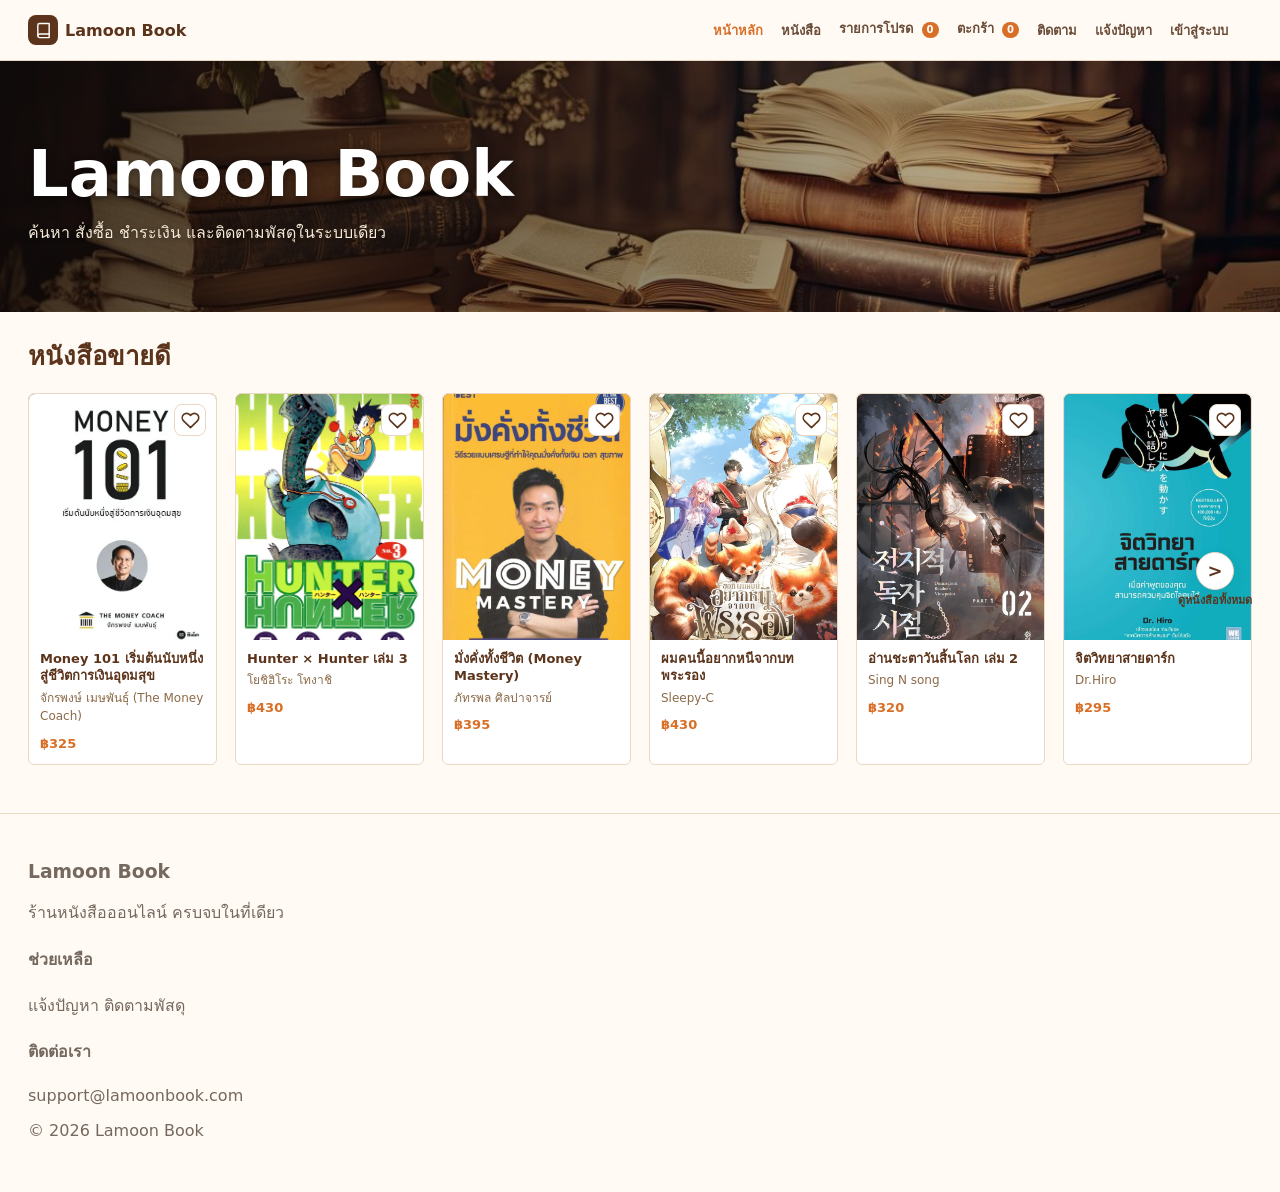
==== commit 90f0ae25: "update layout home" ====
--- a/bookstore_website/index.html
+++ b/bookstore_website/index.html
@@ -15,9 +15,6 @@
         <div class="hero home-hero">
           <h1>Lamoon Book</h1>
           <p>ค้นหา สั่งซื้อ ชำระเงิน และติดตามพัสดุในระบบเดียว</p>
-          <div class="hero-actions">
-            <a class="btn btn-primary" href="products.html">เลือกซื้อหนังสือ</a>
-          </div>
         </div>
       </div>
     </section>
@@ -25,9 +22,14 @@
       <div class="container">
         <div class="section-title">
           <div><h2>หนังสือขายดี</h2></div>
-          <a class="btn btn-secondary" href="products.html">ดูทั้งหมด</a>
         </div>
-        <div class="book-grid" id="featuredBooks"></div>
+        <div class="featured-books-row">
+          <div class="book-grid" id="featuredBooks"></div>
+          <a class="view-all-button" href="products.html" aria-label="ดูทั้งหมด" title="ดูทั้งหมด">
+            <span class="view-all-circle">&gt;</span>
+            <span class="view-all-text">ดูหนังสือทั้งหมด</span>
+          </a>
+        </div>
       </div>
     </section>
   </main>
--- a/bookstore_website/index.css
+++ b/bookstore_website/index.css
@@ -16,6 +16,54 @@
 }
 .compact-section{padding-top:28px}
 .compact-title{margin-bottom:10px}
+.featured-books-row{
+  position:relative;
+}
+.view-all-button{
+  position:absolute;
+  top:50%;
+  right:-22px;
+  transform:translate(100%,-50%);
+  display:inline-flex;
+  flex-direction:column;
+  align-items:center;
+  gap:5px;
+  color:var(--brown);
+  font-size:11px;
+  font-weight:700;
+  line-height:1;
+  white-space:nowrap;
+}
+.view-all-circle{
+  display:grid;
+  place-items:center;
+  width:38px;
+  height:38px;
+  border:1px solid var(--line);
+  border-radius:50%;
+  background:#fff;
+  color:var(--brown);
+  font-size:18px;
+  box-shadow:var(--shadow-soft);
+  transition:.18s ease;
+}
+.view-all-button:hover .view-all-circle{
+  background:#fff4dd;
+  border-color:var(--line-strong);
+  color:var(--orange);
+}
+.view-all-text{
+  font-size:11px;
+}
+.btn-icon{
+  width:44px;
+  min-width:44px;
+  height:44px;
+  padding:0;
+  border-radius:50%;
+  font-size:18px;
+  line-height:1;
+}
 .category-pills{
   gap:10px;
   margin-bottom:8px;
@@ -52,3 +100,21 @@
   border:0;
   padding:0;
 }
+@media(max-width:1320px){
+  .view-all-button{
+    right:0;
+    transform:translateY(-50%);
+  }
+}
+@media(max-width:760px){
+  .featured-books-row{
+    padding-bottom:46px;
+  }
+  .view-all-button{
+    top:auto;
+    right:0;
+    bottom:0;
+    transform:none;
+    flex-direction:row-reverse;
+  }
+}
